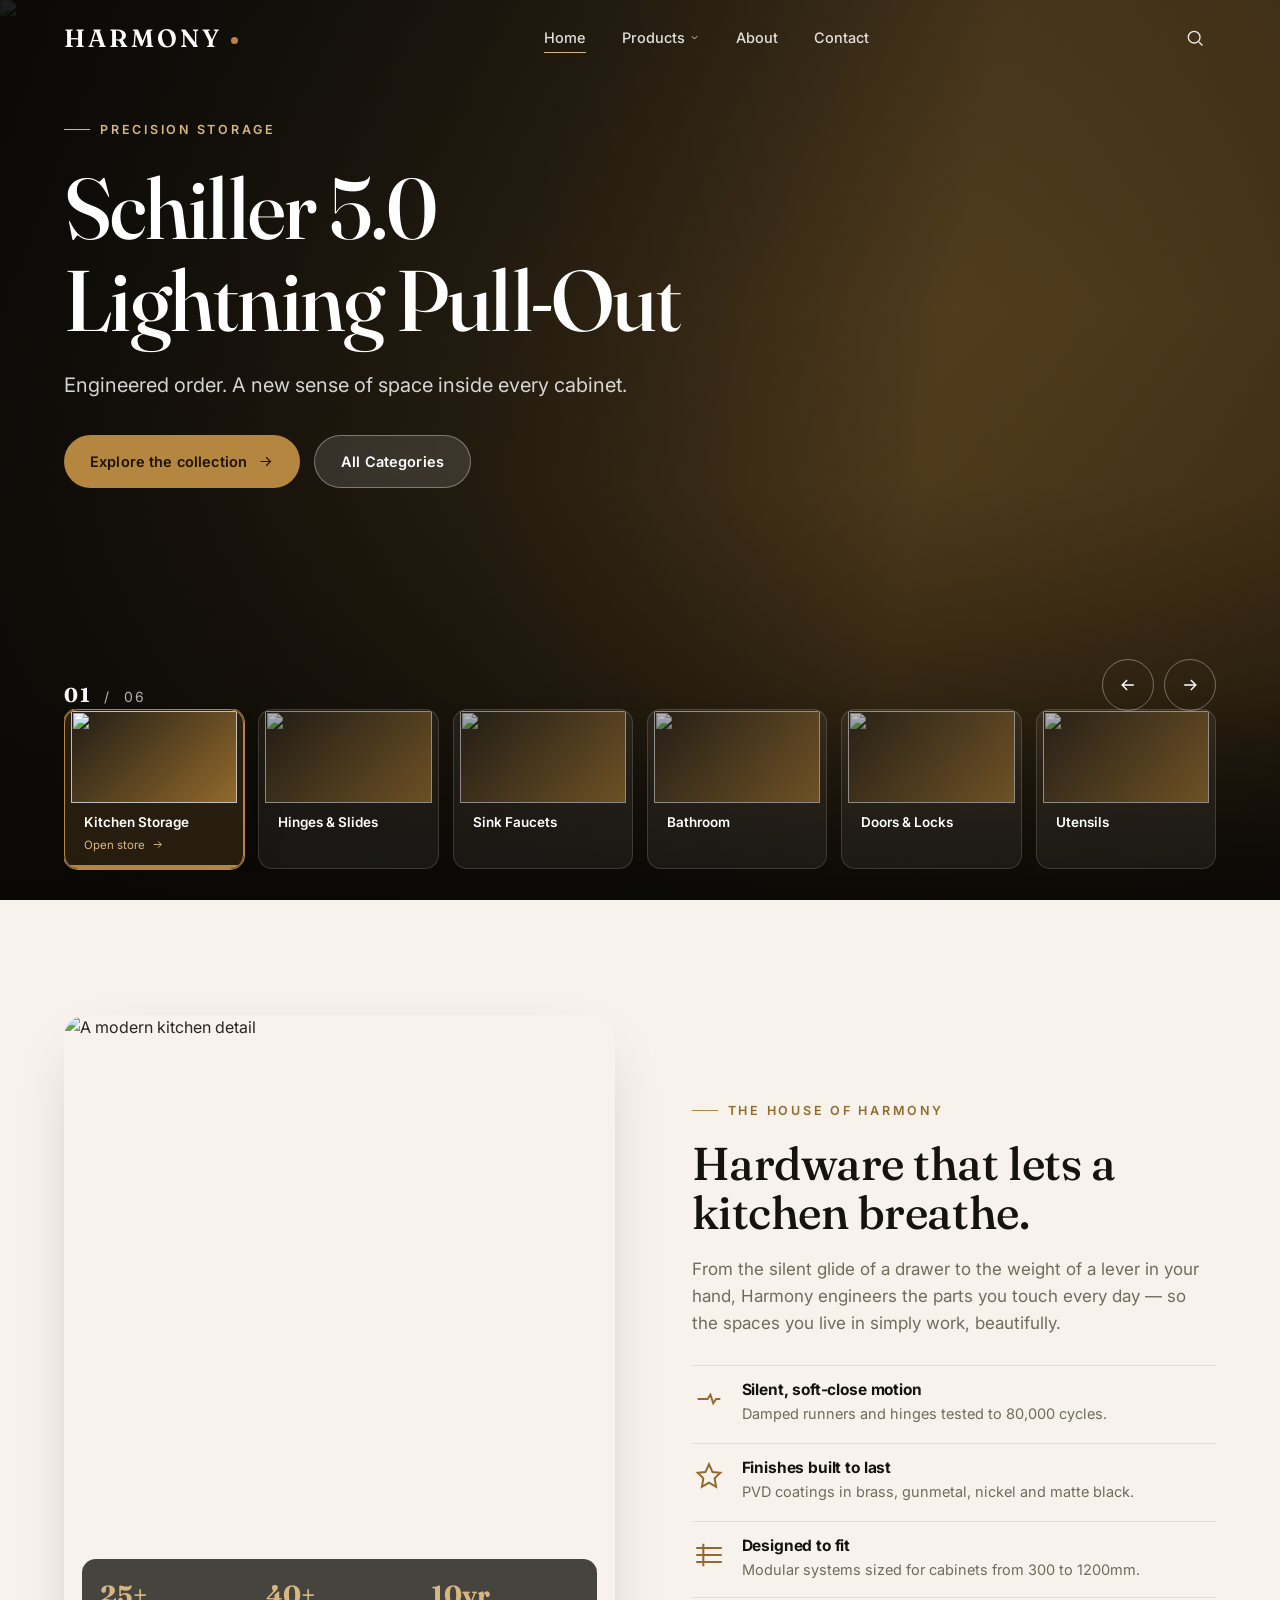
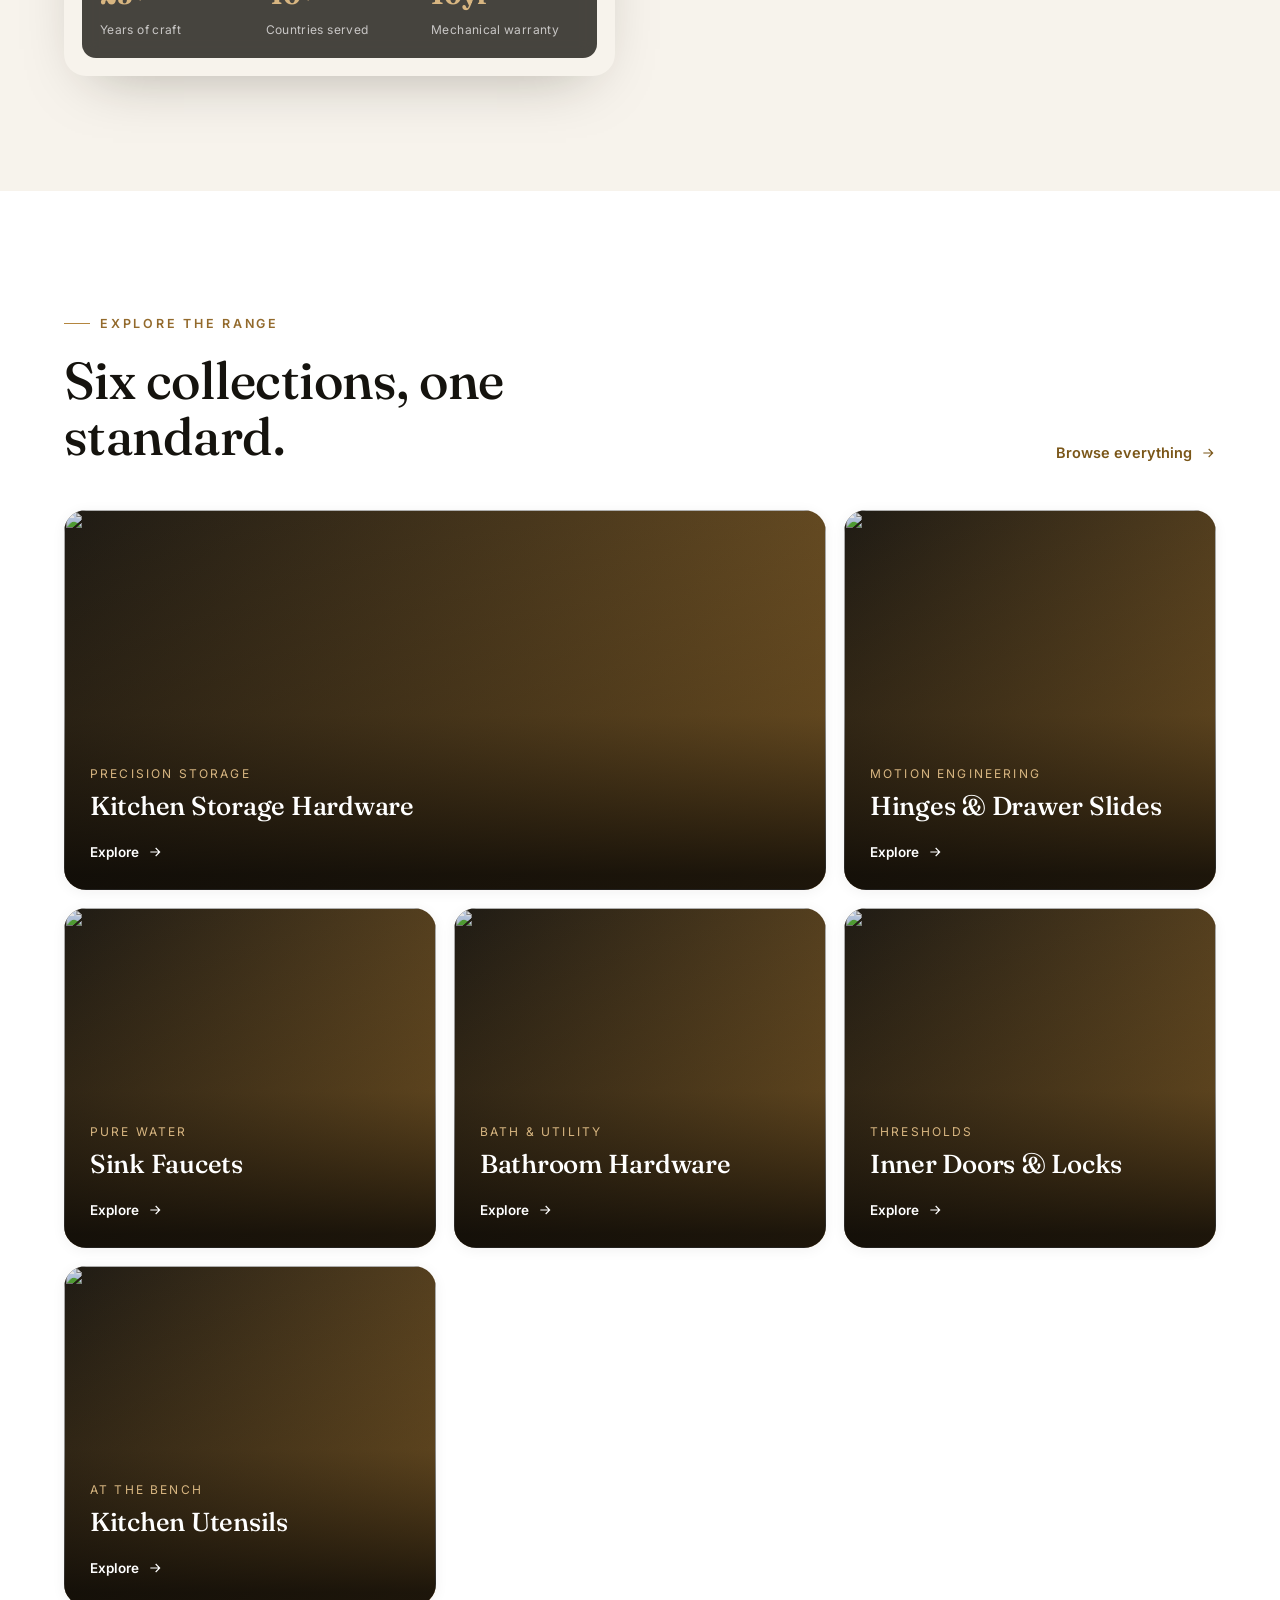
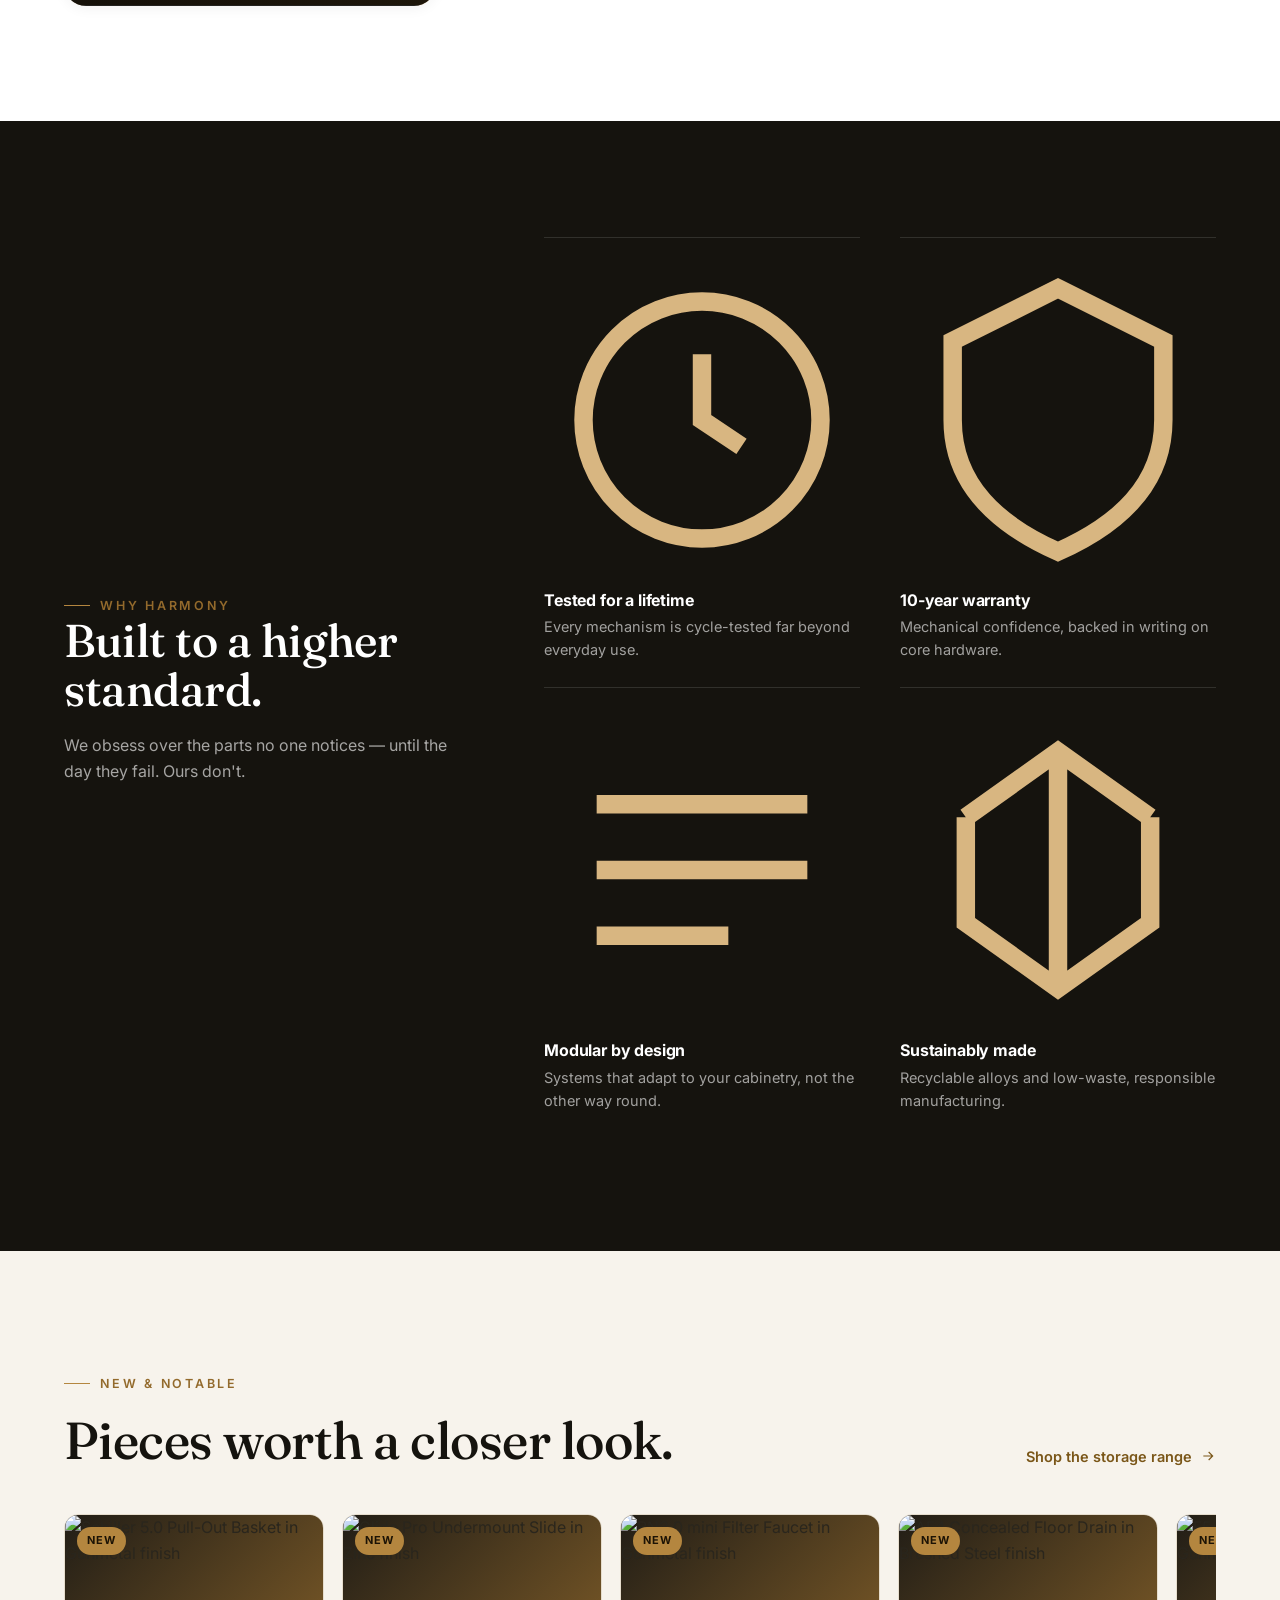
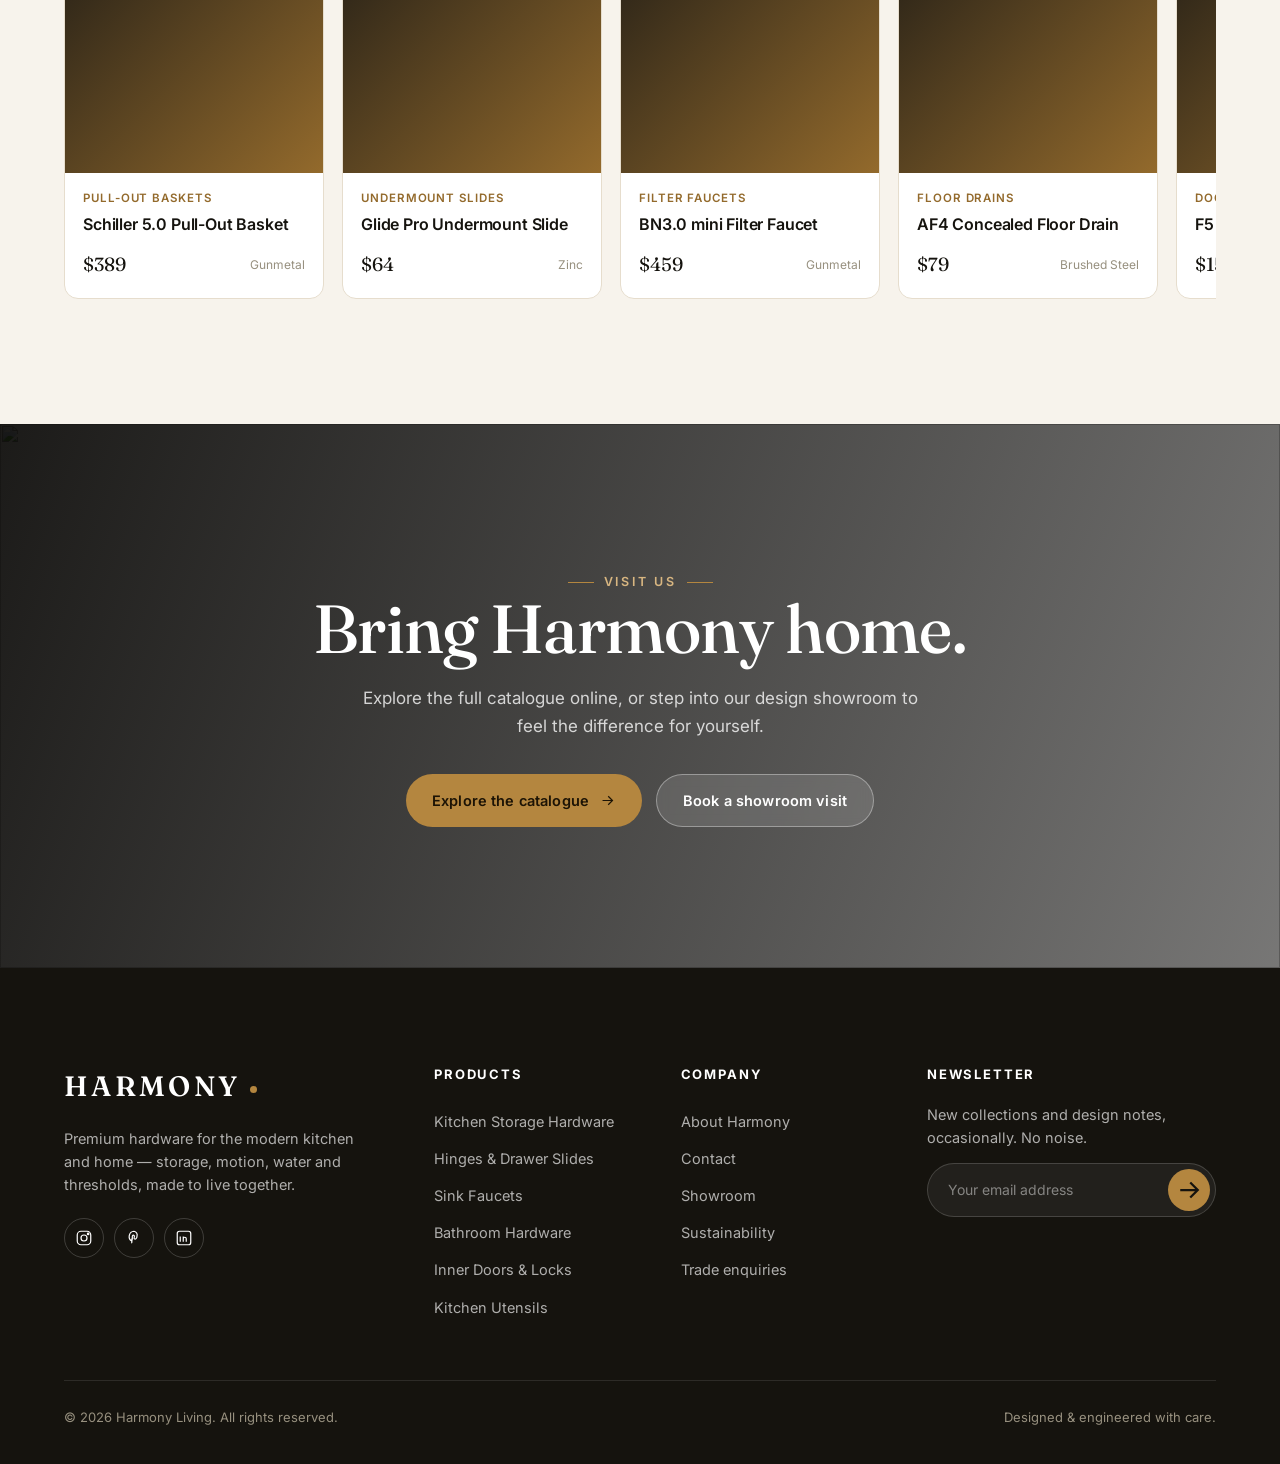
==== index.html @ 16144df9 "Initial commit: Harmony premium kitchen-hardware catalogue site Static HTML/CSS/vanilla-JS marketing" ====
<!DOCTYPE html>
<html lang="en">
<head>
  <meta charset="UTF-8" />
  <meta name="viewport" content="width=device-width, initial-scale=1.0" />
  <title>Harmony — Kitchen, Crafted in Harmony</title>
  <meta name="description" content="Harmony designs premium hardware for the modern kitchen and home: storage, hinges & slides, faucets, bathroom hardware, doors and utensils." />
  <link rel="preconnect" href="https://fonts.googleapis.com" />
  <link rel="preconnect" href="https://fonts.gstatic.com" crossorigin />
  <link href="https://fonts.googleapis.com/css2?family=Fraunces:opsz,wght@9..144,300;9..144,400;9..144,500;9..144,600&family=Inter:wght@400;500;600;700&display=swap" rel="stylesheet" />
  <link rel="stylesheet" href="css/styles.css" />
  <link rel="icon" href="data:image/svg+xml,%3Csvg xmlns='http://www.w3.org/2000/svg' viewBox='0 0 32 32'%3E%3Crect width='32' height='32' rx='7' fill='%2315130e'/%3E%3Ccircle cx='16' cy='16' r='6' fill='none' stroke='%23b4863f' stroke-width='2'/%3E%3C/svg%3E" />
</head>
<body>
  <h1 class="sr-only">Harmony — premium kitchen &amp; home hardware</h1>

  <!-- ============================ HEADER ============================ -->
  <header class="header">
    <div class="wrap">
      <a class="brand" href="index.html">HARMONY<span class="dot"></span></a>
      <nav class="nav" aria-label="Primary">
        <a href="index.html" class="active">Home</a>
        <div class="has-drop">
          <span class="navlink" tabindex="0" role="button" aria-haspopup="true">Products
            <svg width="11" height="11" viewBox="0 0 24 24" fill="none" stroke="currentColor" stroke-width="2" style="margin-left:4px"><path d="M6 9l6 6 6-6"/></svg>
          </span>
          <div class="drop js-cat-drop"></div>
        </div>
        <a href="about.html">About</a>
        <a href="contact.html">Contact</a>
      </nav>
      <div class="header-tools">
        <a class="icon-btn icon-btn--search" href="category.html" aria-label="Browse all products">
          <svg viewBox="0 0 24 24" fill="none" stroke="currentColor" stroke-width="1.6"><circle cx="11" cy="11" r="7"/><path d="M21 21l-4.3-4.3"/></svg>
        </a>
        <button class="burger" aria-label="Open menu"><span></span></button>
      </div>
    </div>
  </header>

  <!-- mobile menu -->
  <div class="mobile-menu">
    <a href="index.html">Home</a>
    <nav class="js-cat-mobile" aria-label="Categories"></nav>
    <a href="about.html">About</a>
    <a href="contact.html">Contact</a>
    <div class="mm-foot">hello@harmony-living.com · +1 (415) 555-0192</div>
  </div>

  <!-- ============================= HERO ============================= -->
  <section class="hero" aria-label="Featured collections">
    <div class="hero__stage"></div>
    <div class="hero__count"><b>01</b>&nbsp; / &nbsp;<span class="hero__total">06</span></div>
    <div class="hero__arrows">
      <button class="hero__arrow hero__arrow--prev" aria-label="Previous collection">
        <svg viewBox="0 0 24 24" fill="none" stroke="currentColor" stroke-width="1.7"><path d="M19 12H5M11 18l-6-6 6-6"/></svg>
      </button>
      <button class="hero__arrow hero__arrow--next" aria-label="Next collection">
        <svg viewBox="0 0 24 24" fill="none" stroke="currentColor" stroke-width="1.7"><path d="M5 12h14M13 6l6 6-6 6"/></svg>
      </button>
    </div>
    <div class="switcher">
      <div class="switcher__track"></div>
    </div>
  </section>

  <!-- ============================= INTRO ============================ -->
  <section class="section intro">
    <div class="wrap intro__grid">
      <div class="intro__media reveal">
        <img src="https://images.unsplash.com/photo-1565538810643-b5bdb714032a?auto=format&fit=crop&w=900&h=1080&q=80" alt="A modern kitchen detail" data-seed="intro" data-w="900" data-h="1080" onerror="harmonyImgFallback(this)" />
        <div class="intro__badge">
          <div><b>25+</b><span>Years of craft</span></div>
          <div><b>40+</b><span>Countries served</span></div>
          <div><b>10yr</b><span>Mechanical warranty</span></div>
        </div>
      </div>
      <div class="intro__copy reveal" data-d="1">
        <span class="eyebrow">The House of Harmony</span>
        <h2>Hardware that lets a kitchen breathe.</h2>
        <p>From the silent glide of a drawer to the weight of a lever in your hand, Harmony engineers the parts you touch every day — so the spaces you live in simply work, beautifully.</p>
        <div class="pillars">
          <div class="pillar">
            <span class="pi"><svg viewBox="0 0 24 24" fill="none" stroke="currentColor" stroke-width="1.4"><path d="M4 12h7l2-3 2 6 2-3h3"/></svg></span>
            <div><h4>Silent, soft-close motion</h4><p>Damped runners and hinges tested to 80,000 cycles.</p></div>
          </div>
          <div class="pillar">
            <span class="pi"><svg viewBox="0 0 24 24" fill="none" stroke="currentColor" stroke-width="1.4"><path d="M12 3l2.5 5.5L20 9l-4 4 1 6-5-3-5 3 1-6-4-4 5.5-.5z"/></svg></span>
            <div><h4>Finishes built to last</h4><p>PVD coatings in brass, gunmetal, nickel and matte black.</p></div>
          </div>
          <div class="pillar">
            <span class="pi"><svg viewBox="0 0 24 24" fill="none" stroke="currentColor" stroke-width="1.4"><path d="M3 7h18M3 12h18M3 17h18M8 4v16"/></svg></span>
            <div><h4>Designed to fit</h4><p>Modular systems sized for cabinets from 300 to 1200mm.</p></div>
          </div>
        </div>
      </div>
    </div>
  </section>

  <!-- ========================= CATEGORIES ========================== -->
  <section class="section cats" id="categories">
    <div class="wrap">
      <div class="cats__head">
        <div class="section-head reveal">
          <span class="eyebrow">Explore the range</span>
          <h2>Six collections, one standard.</h2>
        </div>
        <a class="link-arrow reveal" data-d="1" href="category.html">Browse everything
          <svg viewBox="0 0 24 24" fill="none" stroke="currentColor" stroke-width="1.7"><path d="M5 12h14M13 6l6 6-6 6"/></svg>
        </a>
      </div>
      <div class="cats__grid"></div>
    </div>
  </section>

  <!-- ========================== FEATURES =========================== -->
  <section class="section features">
    <div class="wrap">
      <div class="reveal">
        <span class="eyebrow">Why Harmony</span>
        <h2>Built to a higher standard.</h2>
        <p class="features__lead">We obsess over the parts no one notices — until the day they fail. Ours don't.</p>
      </div>
      <div class="features__grid reveal" data-d="1">
        <div class="feat">
          <span class="fi"><svg viewBox="0 0 24 24" fill="none" stroke="currentColor" stroke-width="1.4"><path d="M3 12a9 9 0 1 0 18 0 9 9 0 0 0-18 0zM12 7v5l3 2"/></svg></span>
          <h4>Tested for a lifetime</h4>
          <p>Every mechanism is cycle-tested far beyond everyday use.</p>
        </div>
        <div class="feat">
          <span class="fi"><svg viewBox="0 0 24 24" fill="none" stroke="currentColor" stroke-width="1.4"><path d="M12 2l8 4v6c0 5-3.5 8-8 10-4.5-2-8-5-8-10V6z"/></svg></span>
          <h4>10-year warranty</h4>
          <p>Mechanical confidence, backed in writing on core hardware.</p>
        </div>
        <div class="feat">
          <span class="fi"><svg viewBox="0 0 24 24" fill="none" stroke="currentColor" stroke-width="1.4"><path d="M4 7h16M4 12h16M4 17h10"/></svg></span>
          <h4>Modular by design</h4>
          <p>Systems that adapt to your cabinetry, not the other way round.</p>
        </div>
        <div class="feat">
          <span class="fi"><svg viewBox="0 0 24 24" fill="none" stroke="currentColor" stroke-width="1.4"><path d="M12 3v18M5 8l7-5 7 5M5 8v8l7 5 7-5V8"/></svg></span>
          <h4>Sustainably made</h4>
          <p>Recyclable alloys and low-waste, responsible manufacturing.</p>
        </div>
      </div>
    </div>
  </section>

  <!-- ===================== FEATURED PRODUCTS ======================= -->
  <section class="section featured">
    <div class="wrap">
      <div class="cats__head">
        <div class="section-head reveal">
          <span class="eyebrow">New & notable</span>
          <h2>Pieces worth a closer look.</h2>
        </div>
        <a class="link-arrow reveal" data-d="1" href="category.html?cat=kitchen-storage">Shop the storage range
          <svg viewBox="0 0 24 24" fill="none" stroke="currentColor" stroke-width="1.7"><path d="M5 12h14M13 6l6 6-6 6"/></svg>
        </a>
      </div>
      <div class="prow reveal" data-d="1"></div>
    </div>
  </section>

  <!-- ============================= CTA ============================= -->
  <section class="cta">
    <div class="cta__bg">
      <img src="https://images.unsplash.com/photo-1556911220-bff31c812dba?auto=format&fit=crop&w=2000&h=1100&q=80" alt="" data-seed="cta" data-w="2000" data-h="1100" onerror="harmonyImgFallback(this)" />
    </div>
    <div class="wrap reveal">
      <span class="eyebrow center" style="color:var(--accent-soft);justify-content:center">Visit us</span>
      <h2>Bring Harmony home.</h2>
      <p>Explore the full catalogue online, or step into our design showroom to feel the difference for yourself.</p>
      <div class="cta__cta">
        <a class="btn btn--brass" href="category.html">Explore the catalogue
          <svg viewBox="0 0 24 24" fill="none" stroke="currentColor" stroke-width="1.7"><path d="M5 12h14M13 6l6 6-6 6"/></svg>
        </a>
        <a class="btn btn--light" href="contact.html">Book a showroom visit</a>
      </div>
    </div>
  </section>

  <!-- ============================ FOOTER =========================== -->
  <footer class="footer">
    <div class="wrap">
      <div class="footer__top">
        <div>
          <a class="brand" href="index.html">HARMONY<span class="dot"></span></a>
          <p class="footer__about">Premium hardware for the modern kitchen and home — storage, motion, water and thresholds, made to live together.</p>
          <div class="footer__social">
            <a href="#" aria-label="Instagram"><svg viewBox="0 0 24 24" fill="none" stroke="currentColor" stroke-width="1.6"><rect x="3" y="3" width="18" height="18" rx="5"/><circle cx="12" cy="12" r="4"/><circle cx="17.5" cy="6.5" r="1" fill="currentColor"/></svg></a>
            <a href="#" aria-label="Pinterest"><svg viewBox="0 0 24 24" fill="none" stroke="currentColor" stroke-width="1.6"><path d="M9 19c-.5-2 .5-5 1-7M12 3a7 7 0 0 0-3 13c-.2-1 .3-3 .8-5 0 0-.3-1 .2-2 .8-1.5 2.8-.6 2.5 1-.3 1.4-.8 2.5 0 3.2 1.4 1.2 3.5-1 3.5-3.7A5 5 0 0 0 12 3z"/></svg></a>
            <a href="#" aria-label="LinkedIn"><svg viewBox="0 0 24 24" fill="none" stroke="currentColor" stroke-width="1.6"><rect x="3" y="3" width="18" height="18" rx="3"/><path d="M7 10v7M7 7v.01M11 17v-4a2 2 0 0 1 4 0v4M11 17v-7"/></svg></a>
          </div>
        </div>
        <div>
          <h5>Products</h5>
          <nav class="footer__links js-cat-foot"></nav>
        </div>
        <div>
          <h5>Company</h5>
          <nav class="footer__links">
            <a href="about.html">About Harmony</a>
            <a href="contact.html">Contact</a>
            <a href="contact.html">Showroom</a>
            <a href="about.html">Sustainability</a>
            <a href="contact.html">Trade enquiries</a>
          </nav>
        </div>
        <div class="footer__news">
          <h5>Newsletter</h5>
          <p>New collections and design notes, occasionally. No noise.</p>
          <form class="news-form">
            <input type="email" placeholder="Your email address" aria-label="Email address" required />
            <button type="submit" aria-label="Subscribe">
              <svg viewBox="0 0 24 24" fill="none" stroke="currentColor" stroke-width="1.8"><path d="M5 12h14M13 6l6 6-6 6"/></svg>
            </button>
          </form>
        </div>
      </div>
      <div class="footer__bottom">
        <span>© <span class="js-year"></span> Harmony Living. All rights reserved.</span>
        <span>Designed &amp; engineered with care.</span>
      </div>
    </div>
  </footer>

  <script src="js/data.js"></script>
  <script src="js/main.js"></script>
  <script src="js/home.js"></script>
</body>
</html>
---- css/styles.css ----
/* =========================================================================
   HARMONY — stylesheet
   Palette: warm charcoal + brass + cream.  Type: Fraunces / Inter.
   ========================================================================= */

/* ----------------------------- Tokens ---------------------------------- */
:root {
  --ink: #15130e;
  --ink-2: #211d16;
  --ink-3: #2c2820;
  --bg: #ffffff;
  --cream: #f7f3ec;
  --cream-2: #efe8db;
  --line: #e6ddcd;
  --line-strong: #d8cdb6;
  --text: #2a261d;
  --muted: #726b5c;
  --muted-2: #97907f;

  --accent: #b4863f;        /* brass */
  --accent-deep: #936a2c;
  --accent-soft: #d8b681;
  --accent-tint: #f3ead9;

  --white: #fff;
  --radius-s: 8px;
  --radius: 14px;
  --radius-l: 22px;

  --shadow-s: 0 2px 14px rgba(28, 22, 10, .06);
  --shadow: 0 22px 60px -28px rgba(28, 22, 10, .35);
  --shadow-lg: 0 40px 90px -40px rgba(28, 22, 10, .5);

  --maxw: 1280px;
  --gut: clamp(20px, 5vw, 64px);
  --ease: cubic-bezier(.22, .61, .36, 1);
  --ease-out: cubic-bezier(.16, 1, .3, 1);

  --font-sans: "Inter", -apple-system, BlinkMacSystemFont, "Segoe UI", Roboto, sans-serif;
  --font-display: "Fraunces", Georgia, "Times New Roman", serif;

  --header-h: 76px;
}

/* ----------------------------- Reset ----------------------------------- */
*, *::before, *::after { box-sizing: border-box; }
* { margin: 0; }
html { scroll-behavior: smooth; -webkit-text-size-adjust: 100%; }
body {
  font-family: var(--font-sans);
  color: var(--text);
  background: var(--bg);
  line-height: 1.6;
  font-size: 16px;
  -webkit-font-smoothing: antialiased;
  text-rendering: optimizeLegibility;
  overflow-x: hidden;
}
img, svg { display: block; max-width: 100%; }
img { height: auto; }
a { color: inherit; text-decoration: none; }
button { font: inherit; cursor: pointer; border: 0; background: none; color: inherit; }
ul { list-style: none; padding: 0; }
input, textarea, select { font: inherit; color: inherit; }
:focus-visible { outline: 2px solid var(--accent); outline-offset: 3px; border-radius: 4px; }
.hero__arrow:focus-visible, .swatch:focus-visible { outline: 2px solid var(--accent-soft); outline-offset: 3px; }
.btn:focus-visible { outline: 2px solid var(--accent); outline-offset: 3px; }
.catnav a:focus-visible, .nav a:focus-visible, .navlink:focus-visible { outline: 2px solid var(--accent-deep); outline-offset: 2px; }

/* visually hidden but available to screen readers */
.sr-only { position: absolute !important; width: 1px; height: 1px; padding: 0; margin: -1px; overflow: hidden; clip: rect(0,0,0,0); white-space: nowrap; border: 0; }

h1, h2, h3, h4 { font-family: var(--font-display); font-weight: 500; line-height: 1.08; letter-spacing: -.01em; }
.display { font-family: var(--font-display); }

/* ----------------------------- Layout ---------------------------------- */
.wrap { width: 100%; max-width: var(--maxw); margin-inline: auto; padding-inline: var(--gut); }
.section { padding-block: clamp(64px, 9vw, 130px); }
.eyebrow {
  font-family: var(--font-sans);
  font-size: 12.5px; font-weight: 600; letter-spacing: .22em;
  text-transform: uppercase; color: var(--accent-deep);
  display: inline-flex; align-items: center; gap: 10px;
}
.eyebrow::before { content: ""; width: 26px; height: 1px; background: var(--accent); display: inline-block; }
.eyebrow.center::after { content: ""; width: 26px; height: 1px; background: var(--accent); display: inline-block; }
.section-head { max-width: 640px; }
.section-head.center { margin-inline: auto; text-align: center; }
.section-head h2 { font-size: clamp(30px, 4.4vw, 52px); margin-top: 18px; color: var(--ink); }
.section-head p { margin-top: 18px; color: var(--muted); font-size: 17px; }

/* ----------------------------- Buttons --------------------------------- */
.btn {
  display: inline-flex; align-items: center; gap: 10px;
  padding: 14px 26px; border-radius: 100px;
  font-size: 14.5px; font-weight: 600; letter-spacing: .01em;
  transition: transform .35s var(--ease), background .35s var(--ease), color .35s var(--ease), box-shadow .35s var(--ease);
  will-change: transform;
}
.btn svg { width: 17px; height: 17px; transition: transform .35s var(--ease); }
.btn:hover svg { transform: translateX(4px); }
.btn--solid { background: var(--ink); color: #f5efe3; }
.btn--solid:hover { background: var(--accent-deep); transform: translateY(-2px); box-shadow: var(--shadow); }
.btn--brass { background: var(--accent); color: #1c1305; }
.btn--brass:hover { background: var(--accent-soft); transform: translateY(-2px); box-shadow: var(--shadow); }
.btn--ghost { border: 1px solid var(--line-strong); color: var(--ink); }
.btn--ghost:hover { border-color: var(--ink); transform: translateY(-2px); }
.btn--light { background: rgba(255,255,255,.12); color: #fff; border: 1px solid rgba(255,255,255,.35); -webkit-backdrop-filter: blur(6px); backdrop-filter: blur(6px); }
.btn--light:hover { background: #fff; color: var(--ink); border-color: #fff; transform: translateY(-2px); }
.link-arrow { display: inline-flex; align-items: center; gap: 8px; font-weight: 600; font-size: 14.5px; color: #7a5618; }
.link-arrow svg { width: 16px; transition: transform .35s var(--ease); }
.link-arrow:hover svg { transform: translateX(5px); }

/* ----------------------------- Header ---------------------------------- */
.header {
  position: fixed; inset: 0 0 auto 0; z-index: 100;
  height: var(--header-h);
  display: flex; align-items: center;
  transition: background .4s var(--ease), box-shadow .4s var(--ease), border-color .4s var(--ease);
  border-bottom: 1px solid transparent;
}
.header .wrap { display: flex; align-items: center; justify-content: space-between; gap: 24px; }
.brand { display: flex; align-items: baseline; gap: 9px; font-family: var(--font-display); font-size: 25px; font-weight: 600; letter-spacing: .12em; color: #fff; transition: color .4s var(--ease); }
.brand b { color: var(--accent-soft); font-weight: 600; }
.brand .dot { width: 7px; height: 7px; border-radius: 50%; background: var(--accent); display: inline-block; transform: translateY(-3px); }
.nav { display: flex; align-items: center; gap: 4px; }
.nav a, .nav .navlink {
  position: relative; padding: 10px 16px; font-size: 14.5px; font-weight: 500;
  color: rgba(255,255,255,.86); transition: color .3s var(--ease); white-space: nowrap;
}
.nav a::after, .nav .navlink::after {
  content: ""; position: absolute; left: 16px; right: 16px; bottom: 6px; height: 1px;
  background: var(--accent-soft); transform: scaleX(0); transform-origin: left; transition: transform .35s var(--ease);
}
.nav a:hover::after, .nav .navlink:hover::after, .nav a.active::after { transform: scaleX(1); }
.nav a:hover, .nav .navlink:hover { color: #fff; }
.header-tools { display: flex; align-items: center; gap: 6px; }
.icon-btn { width: 42px; height: 42px; display: grid; place-items: center; border-radius: 50%; color: rgba(255,255,255,.9); transition: background .3s var(--ease), color .3s var(--ease); }
.icon-btn svg { width: 20px; height: 20px; }
.icon-btn:hover { background: rgba(255,255,255,.12); }

/* dropdown */
.has-drop { position: relative; }
.navlink { cursor: pointer; display: inline-flex; align-items: center; }
.drop {
  position: absolute; top: calc(100% + 6px); left: 50%; transform: translate(-50%, 8px);
  min-width: 260px; background: var(--white); border-radius: var(--radius);
  box-shadow: var(--shadow-lg); padding: 10px; opacity: 0; visibility: hidden;
  transition: opacity .3s var(--ease), transform .3s var(--ease); border: 1px solid var(--line);
}
.has-drop:hover .drop, .has-drop:focus-within .drop { opacity: 1; visibility: visible; transform: translate(-50%, 0); }
.drop a {
  display: flex; align-items: center; gap: 12px; padding: 11px 13px; border-radius: 9px;
  color: var(--text); font-size: 14.5px; font-weight: 500;
}
.drop a::after { display: none; }
.drop a .di { width: 30px; height: 30px; color: var(--accent-deep); flex: none; }
.drop a:hover { background: var(--cream); color: var(--ink); }

/* solid (scrolled) state */
.header.is-solid { background: rgba(255,255,255,.92); -webkit-backdrop-filter: saturate(160%) blur(14px); backdrop-filter: saturate(160%) blur(14px); box-shadow: var(--shadow-s); border-color: var(--line); }
.header.is-solid .brand { color: var(--ink); }
.header.is-solid .nav a, .header.is-solid .nav .navlink { color: var(--text); }
.header.is-solid .nav a:hover, .header.is-solid .nav .navlink:hover { color: var(--accent-deep); }
.header.is-solid .icon-btn { color: var(--ink-2); }
.header.is-solid .icon-btn:hover { background: var(--cream-2); }
/* dark pages (category/product) always solid */
.header.is-light { background: rgba(255,255,255,.92); -webkit-backdrop-filter: saturate(160%) blur(14px); backdrop-filter: saturate(160%) blur(14px); box-shadow: var(--shadow-s); border-color: var(--line); }
.header.is-light .brand { color: var(--ink); }
.header.is-light .nav a, .header.is-light .nav .navlink { color: var(--text); }
.header.is-light .icon-btn { color: var(--ink-2); }

/* mobile nav toggle */
.burger { display: none; width: 44px; height: 44px; border-radius: 50%; place-items: center; color: #fff; transition: background .3s; }
.burger span { width: 22px; height: 1.6px; background: currentColor; display: block; position: relative; transition: transform .35s var(--ease), opacity .25s; }
.burger span::before, .burger span::after { content: ""; position: absolute; left: 0; width: 22px; height: 1.6px; background: currentColor; transition: transform .35s var(--ease); }
.burger span::before { top: -7px; } .burger span::after { top: 7px; }
.header.is-solid .burger, .header.is-light .burger { color: var(--ink); }
.mobile-open .burger span { background: transparent; }
.mobile-open .burger span::before { transform: translateY(7px) rotate(45deg); }
.mobile-open .burger span::after { transform: translateY(-7px) rotate(-45deg); }

/* ----------------------------- Mobile menu ----------------------------- */
.mobile-menu {
  position: fixed; inset: 0; z-index: 99; background: var(--ink);
  display: flex; flex-direction: column; justify-content: center; gap: 6px;
  padding: 90px var(--gut) 40px; transform: translateY(-100%);
  transition: transform .55s var(--ease-out); visibility: hidden;
}
.mobile-open .mobile-menu { transform: translateY(0); visibility: visible; }
.mobile-menu a { display: block; color: #efe7d6; font-family: var(--font-display); font-size: clamp(26px, 7.5vw, 44px); line-height: 1.18; padding: 10px 0; border-bottom: 1px solid rgba(255,255,255,.08); transition: color .3s, padding-left .3s var(--ease); }
.mobile-menu .js-cat-mobile { display: flex; flex-direction: column; }
.mobile-menu a:hover { color: var(--accent-soft); padding-left: 12px; }
.mobile-menu .mm-foot { margin-top: 26px; color: var(--muted-2); font-family: var(--font-sans); font-size: 14px; }

/* ============================ HOME : HERO ============================== */
.hero { position: relative; min-height: 100svh; display: flex; align-items: stretch; background: var(--ink); overflow: hidden; }
.hero__stage { position: absolute; inset: 0; }
.slide { position: absolute; inset: 0; opacity: 0; visibility: hidden; transition: opacity 1.1s var(--ease); }
.slide.is-active { opacity: 1; visibility: visible; }
.slide__img { position: absolute; inset: 0; width: 100%; height: 100%; object-fit: cover; transform: scale(1.08); transition: transform 7s linear; }
.slide.is-active .slide__img { transform: scale(1); }
.slide__overlay {
  position: absolute; inset: 0;
  background:
    linear-gradient(100deg, rgba(8,7,5,.9) 0%, rgba(8,7,5,.58) 40%, rgba(8,7,5,.2) 70%, rgba(8,7,5,.5) 100%),
    linear-gradient(to top, rgba(8,7,5,.88) 0%, rgba(8,7,5,.12) 46%, rgba(8,7,5,0) 66%);
}
.hero__inner { position: relative; z-index: 3; width: 100%; max-width: var(--maxw); margin-inline: auto; padding: calc(var(--header-h) + 4vh) var(--gut) 0; display: flex; flex-direction: column; }
.hero__content { max-width: 660px; margin-top: auto; margin-bottom: clamp(28px, 5vh, 60px); color: #fff; }
.hero__eyebrow { color: var(--accent-soft); }
.hero__eyebrow::before { background: var(--accent-soft); }
.hero h1, .hero .slide__title { font-size: clamp(40px, 7vw, 86px); margin-top: 22px; color: #fff; letter-spacing: -.02em; }
.hero h1 .thin { font-style: italic; font-weight: 300; }
.hero__sub { margin-top: 22px; font-size: clamp(16px, 2vw, 20px); color: rgba(255,255,255,.82); max-width: 50ch; }
.hero__cta { margin-top: 34px; display: flex; flex-wrap: wrap; gap: 14px; }

/* per-slide fade of text */
.slide__content { opacity: 0; transform: translateY(26px); transition: opacity .8s var(--ease) .25s, transform .9s var(--ease) .25s; }
.slide.is-active .slide__content { opacity: 1; transform: none; }

/* hero arrows */
.hero__arrows { position: absolute; z-index: 5; bottom: clamp(150px, 21vh, 230px); right: var(--gut); display: flex; gap: 10px; }
.hero__arrow { width: 52px; height: 52px; border-radius: 50%; border: 1px solid rgba(255,255,255,.35); color: #fff; display: grid; place-items: center; transition: background .3s var(--ease), border-color .3s, transform .3s; }
.hero__arrow svg { width: 20px; }
.hero__arrow:hover { background: #fff; color: var(--ink); border-color: #fff; }

/* hero progress count */
.hero__count { position: absolute; z-index: 5; bottom: clamp(150px, 21vh, 230px); left: var(--gut); color: rgba(255,255,255,.7); font-size: 14px; letter-spacing: .15em; }
.hero__count b { color: #fff; font-size: 20px; font-family: var(--font-display); }

/* ---------------------- category switcher strip ------------------------ */
.switcher {
  position: absolute; z-index: 6; left: 0; right: 0; bottom: 0;
  padding: 18px var(--gut) clamp(20px, 3vh, 34px);
  background: linear-gradient(to top, rgba(10,8,5,.78), rgba(10,8,5,0));
}
.switcher__track { display: flex; gap: 14px; max-width: var(--maxw); margin-inline: auto; overflow-x: auto; scrollbar-width: none; padding-bottom: 4px; }
.switcher__track::-webkit-scrollbar { display: none; }
.swatch {
  position: relative; flex: 1 1 0; min-width: 124px; text-align: left;
  border-radius: var(--radius); overflow: hidden; isolation: isolate;
  background: rgba(255,255,255,.06); border: 1px solid rgba(255,255,255,.14);
  transition: transform .4s var(--ease), border-color .4s var(--ease), box-shadow .4s var(--ease);
}
.swatch__img { width: 100%; height: 92px; object-fit: cover; transition: transform .6s var(--ease), opacity .4s; opacity: .68; }
.swatch__body { padding: 11px 13px 13px; }
.swatch__name { color: #fff; font-size: 13.5px; font-weight: 600; line-height: 1.25; }
.swatch__go { display: flex; align-items: center; gap: 6px; margin-top: 5px; font-size: 11.5px; color: var(--accent-soft); opacity: 0; transform: translateY(4px); transition: opacity .35s, transform .35s; }
.swatch__go svg { width: 13px; }
.swatch:hover { transform: translateY(-6px); border-color: rgba(255,255,255,.4); }
.swatch:hover .swatch__img { transform: scale(1.08); opacity: .85; }
.swatch.is-active { border-color: var(--accent); box-shadow: 0 0 0 1px var(--accent), var(--shadow); background: rgba(180,134,63,.16); }
.swatch.is-active .swatch__img { opacity: 1; }
.swatch.is-active .swatch__go { opacity: 1; transform: none; }
.swatch__bar { position: absolute; left: 0; bottom: 0; height: 3px; width: 0; background: var(--accent); }
.swatch.is-active .swatch__bar { width: 100%; transition: width 6s linear; }

/* ============================ HOME : sections ========================== */
.intro { background: var(--cream); }
.intro__grid { display: grid; grid-template-columns: 1.05fr 1fr; gap: clamp(34px, 6vw, 90px); align-items: center; }
.intro__media { position: relative; border-radius: var(--radius-l); overflow: hidden; aspect-ratio: 5/6; box-shadow: var(--shadow); }
.intro__media img { width: 100%; height: 100%; object-fit: cover; }
.intro__badge { position: absolute; bottom: 18px; left: 18px; right: 18px; background: rgba(21,19,14,.78); -webkit-backdrop-filter: blur(8px); backdrop-filter: blur(8px); color: #fff; border-radius: var(--radius); padding: 16px 18px; display: flex; gap: 18px; }
.intro__badge div { flex: 1; }
.intro__badge b { font-family: var(--font-display); font-size: 26px; display: block; color: var(--accent-soft); }
.intro__badge span { font-size: 12px; color: rgba(255,255,255,.7); letter-spacing: .03em; }
.intro h2 { font-size: clamp(28px, 4vw, 46px); color: var(--ink); margin-top: 18px; }
.intro p { margin-top: 18px; color: var(--muted); font-size: 17px; }
.intro .pillars { margin-top: 28px; display: grid; gap: 2px; }
.pillar { display: flex; gap: 16px; padding: 16px 0; border-top: 1px solid var(--line); }
.pillar:last-child { border-bottom: 1px solid var(--line); }
.pillar .pi { width: 34px; height: 34px; color: var(--accent-deep); flex: none; }
.pillar h4 { font-family: var(--font-sans); font-size: 15.5px; font-weight: 700; color: var(--ink); }
.pillar p { margin-top: 3px; font-size: 14.5px; }

/* category showcase grid */
.cats { background: var(--bg); }
.cats__head { display: flex; justify-content: space-between; align-items: flex-end; flex-wrap: wrap; gap: 20px; margin-bottom: 46px; }
.cats__grid { display: grid; grid-template-columns: repeat(3, 1fr); gap: 18px; }
.catcard { position: relative; display: block; border-radius: var(--radius-l); overflow: hidden; min-height: 340px; box-shadow: var(--shadow-s); isolation: isolate; }
.catcard:nth-child(1), .catcard:nth-child(6) { grid-row: span 1; }
.catcard img { position: absolute; inset: 0; width: 100%; height: 100%; object-fit: cover; transition: transform .8s var(--ease); }
.catcard__veil { position: absolute; inset: 0; background: linear-gradient(to top, rgba(10,8,5,.86) 4%, rgba(10,8,5,.28) 46%, rgba(10,8,5,.1) 100%); transition: background .5s; }
.catcard__body { position: absolute; inset: auto 0 0 0; padding: 26px; color: #fff; z-index: 2; }
.catcard__kicker { font-size: 12px; letter-spacing: .18em; text-transform: uppercase; color: var(--accent-soft); }
.catcard h3 { font-size: 26px; margin-top: 8px; }
.catcard p { margin-top: 8px; font-size: 14px; color: rgba(255,255,255,.78); max-width: 34ch; opacity: 0; max-height: 0; transition: opacity .4s var(--ease), max-height .5s var(--ease); }
.catcard__go { display: inline-flex; align-items: center; gap: 8px; margin-top: 14px; font-size: 13.5px; font-weight: 600; color: #fff; }
.catcard__go svg { width: 16px; transition: transform .35s var(--ease); }
.catcard:hover img { transform: scale(1.06); }
.catcard:hover .catcard__veil { background: linear-gradient(to top, rgba(10,8,5,.9) 10%, rgba(80,52,18,.4) 60%, rgba(10,8,5,.2) 100%); }
.catcard:hover p { opacity: 1; max-height: 80px; }
.catcard:hover .catcard__go svg { transform: translateX(5px); }
/* feature the first card wider */
.cats__grid .catcard:first-child { grid-column: span 2; min-height: 380px; }

/* features band */
.features { background: var(--ink); color: #efe7d6; }
.features .wrap { display: grid; grid-template-columns: 1.2fr 2fr; gap: clamp(34px, 6vw, 80px); align-items: center; }
.features h2 { color: #fff; font-size: clamp(28px, 4vw, 46px); }
.features__lead { color: rgba(255,255,255,.62); margin-top: 18px; }
.features__grid { display: grid; grid-template-columns: 1fr 1fr; gap: 2px 40px; }
.feat { padding: 24px 0; border-top: 1px solid rgba(255,255,255,.12); }
.feat .fi { width: 30px; height: 30px; color: var(--accent-soft); }
.feat h4 { font-family: var(--font-sans); font-weight: 700; font-size: 16px; margin-top: 14px; color: #fff; }
.feat p { color: rgba(255,255,255,.6); font-size: 14.5px; margin-top: 6px; }

/* featured products carousel */
.featured { background: var(--cream); }
.prow { display: grid; grid-auto-flow: column; grid-auto-columns: minmax(260px, 1fr); gap: 18px; overflow-x: auto; scroll-snap-type: x mandatory; padding-bottom: 10px; scrollbar-width: none; }
.prow::-webkit-scrollbar { display: none; }

/* product card (shared) */
.pcard { scroll-snap-align: start; background: var(--white); border-radius: var(--radius); overflow: hidden; border: 1px solid var(--line); transition: transform .4s var(--ease), box-shadow .4s var(--ease), border-color .4s; display: flex; flex-direction: column; }
.pcard__frame { position: relative; overflow: hidden; aspect-ratio: 1/1; background: var(--cream-2); }
.pcard__frame img { width: 100%; height: 100%; object-fit: cover; transition: transform .7s var(--ease); }
.pcard:hover { transform: translateY(-6px); box-shadow: var(--shadow); border-color: var(--line-strong); }
.pcard:hover .pcard__frame img { transform: scale(1.07); }
.pcard__badge { position: absolute; top: 12px; left: 12px; background: var(--accent); color: #1c1305; font-size: 11px; font-weight: 700; letter-spacing: .08em; text-transform: uppercase; padding: 5px 10px; border-radius: 100px; }
.pcard__quick { position: absolute; inset: auto 12px 12px 12px; background: rgba(21,19,14,.86); -webkit-backdrop-filter: blur(6px); backdrop-filter: blur(6px); color: #fff; text-align: center; padding: 11px; border-radius: 9px; font-size: 13px; font-weight: 600; transform: translateY(130%); transition: transform .4s var(--ease); }
.pcard:hover .pcard__quick { transform: translateY(0); }
.pcard__body { padding: 16px 18px 18px; display: flex; flex-direction: column; flex: 1; }
.pcard__tag { font-size: 11.5px; letter-spacing: .08em; text-transform: uppercase; color: var(--accent-deep); font-weight: 600; }
.pcard h3 { font-family: var(--font-sans); font-size: 16px; font-weight: 600; color: var(--ink); margin-top: 7px; line-height: 1.3; }
.pcard__blurb { font-size: 13.5px; color: var(--muted); margin-top: 7px; }
.pcard__foot { margin-top: auto; padding-top: 14px; display: flex; align-items: center; justify-content: space-between; }
.pcard__price { font-family: var(--font-display); font-size: 19px; color: var(--ink); }
.pcard__price small { font-family: var(--font-sans); font-size: 12px; color: var(--muted-2); font-weight: 500; }
.pcard__finish { font-size: 12px; color: var(--muted-2); }

/* CTA band */
.cta { position: relative; overflow: hidden; color: #fff; }
.cta__bg { position: absolute; inset: 0; }
.cta__bg img { width: 100%; height: 100%; object-fit: cover; }
.cta__bg::after { content: ""; position: absolute; inset: 0; background: linear-gradient(110deg, rgba(8,7,5,.92), rgba(8,7,5,.55)); }
.cta .wrap { position: relative; z-index: 2; text-align: center; padding-block: clamp(70px, 11vw, 150px); }
.cta h2 { font-size: clamp(32px, 5.5vw, 68px); color: #fff; max-width: 16ch; margin-inline: auto; }
.cta p { margin-top: 20px; color: rgba(255,255,255,.78); max-width: 52ch; margin-inline: auto; font-size: 17px; }
.cta__cta { margin-top: 34px; display: flex; gap: 14px; justify-content: center; flex-wrap: wrap; }

/* ----------------------------- Footer ---------------------------------- */
.footer { background: var(--ink); color: rgba(255,255,255,.66); padding-top: clamp(60px, 8vw, 96px); }
.footer__top { display: grid; grid-template-columns: 1.6fr 1fr 1fr 1.4fr; gap: 40px; padding-bottom: 54px; border-bottom: 1px solid rgba(255,255,255,.1); }
.footer .brand { color: #fff; font-size: 28px; }
.footer__about { margin-top: 18px; max-width: 34ch; font-size: 14.5px; }
.footer__social { display: flex; gap: 10px; margin-top: 22px; }
.footer__social a { width: 40px; height: 40px; border-radius: 50%; border: 1px solid rgba(255,255,255,.18); display: grid; place-items: center; color: #fff; transition: background .3s, border-color .3s, transform .3s; }
.footer__social a:hover { background: var(--accent); color: var(--ink); border-color: var(--accent); transform: translateY(-3px); }
.footer__social svg { width: 18px; }
.footer h5 { font-family: var(--font-sans); color: #fff; font-size: 13px; letter-spacing: .14em; text-transform: uppercase; margin-bottom: 18px; }
.footer__links a { display: block; padding: 7px 0; font-size: 14.5px; transition: color .3s, padding-left .3s var(--ease); }
.footer__links a:hover { color: var(--accent-soft); padding-left: 6px; }
.footer__news p { font-size: 14.5px; margin-bottom: 14px; }
.news-form { display: flex; background: rgba(255,255,255,.06); border: 1px solid rgba(255,255,255,.16); border-radius: 100px; padding: 5px 5px 5px 18px; }
.news-form input { flex: 1; background: none; border: 0; color: #fff; font-size: 14px; outline: none; }
.news-form input::placeholder { color: rgba(255,255,255,.45); }
.news-form button { background: var(--accent); color: var(--ink); width: 42px; height: 42px; border-radius: 50%; display: grid; place-items: center; flex: none; transition: background .3s, transform .3s; }
.news-form button:hover { background: var(--accent-soft); transform: scale(1.05); }
.footer__bottom { display: flex; justify-content: space-between; flex-wrap: wrap; gap: 12px; padding: 26px 0 36px; font-size: 13px; color: var(--muted-2); }
.footer__bottom a:hover { color: #fff; }

/* ====================== CATEGORY / PRODUCT pages ======================= */
.page { padding-top: var(--header-h); }
.cat-hero { position: relative; min-height: clamp(360px, 46vh, 560px); display: flex; align-items: flex-end; overflow: hidden; background: var(--ink); }
.cat-hero img { position: absolute; inset: 0; width: 100%; height: 100%; object-fit: cover; opacity: .55; }
.cat-hero::after { content: ""; position: absolute; inset: 0; background: linear-gradient(to top, rgba(10,8,5,.9), rgba(10,8,5,.3)); }
.cat-hero .wrap { position: relative; z-index: 2; color: #fff; padding-block: clamp(34px, 6vw, 64px); }
.crumb { display: flex; gap: 8px; align-items: center; font-size: 13px; color: rgba(255,255,255,.66); margin-bottom: 16px; }
.crumb a:hover { color: #fff; } .crumb svg { width: 13px; opacity: .6; }
.cat-hero h1 { font-size: clamp(34px, 5.6vw, 64px); color: #fff; scroll-margin-top: calc(var(--header-h) + 96px); }
.cat-hero p { margin-top: 14px; color: rgba(255,255,255,.8); max-width: 56ch; }

/* category nav strip (icon row) */
.catnav { position: sticky; top: var(--header-h); z-index: 40; background: rgba(255,255,255,.95); -webkit-backdrop-filter: blur(12px); backdrop-filter: blur(12px); border-bottom: 1px solid var(--line); }
.catnav__track { display: flex; gap: 6px; max-width: var(--maxw); margin-inline: auto; padding: 8px var(--gut); overflow-x: auto; scrollbar-width: none; }
.catnav__track::-webkit-scrollbar { display: none; }
.catnav a { display: flex; flex-direction: column; align-items: center; gap: 7px; padding: 12px 18px; border-radius: var(--radius); color: var(--muted); font-size: 12.5px; font-weight: 600; white-space: nowrap; transition: background .3s, color .3s; flex: none; text-align: center; }
.catnav a .ci { width: 26px; height: 26px; }
.catnav a:hover { background: var(--cream); color: var(--ink); }
.catnav a.active { color: var(--accent-deep); background: var(--accent-tint); }

/* store layout */
.store { padding-block: clamp(34px, 5vw, 56px); }
.store__grid { display: grid; grid-template-columns: 244px 1fr; gap: clamp(28px, 4vw, 52px); align-items: start; }

/* filter sidebar */
.filters { position: sticky; top: calc(var(--header-h) + 92px); }
.filters__head { display: flex; align-items: center; justify-content: space-between; padding-bottom: 14px; border-bottom: 1px solid var(--line); margin-bottom: 8px; }
.filters__head h3 { font-family: var(--font-sans); font-size: 13px; letter-spacing: .12em; text-transform: uppercase; color: var(--ink); display: flex; align-items: center; gap: 8px; }
.filters__head h3 svg { width: 15px; color: var(--accent-deep); }
.filters__reset { font-size: 13px; color: var(--accent-deep); font-weight: 600; }
.filters__reset:hover { text-decoration: underline; }
.fgroup { padding: 16px 0; border-bottom: 1px solid var(--line); }
.fgroup__label { font-size: 12px; letter-spacing: .1em; text-transform: uppercase; color: var(--muted-2); margin-bottom: 12px; }
.fopt { display: flex; align-items: center; gap: 11px; padding: 7px 0; font-size: 14.5px; color: var(--text); cursor: pointer; transition: color .2s; }
.fopt:hover { color: var(--ink); }
.fopt input { appearance: none; width: 18px; height: 18px; border: 1.5px solid var(--line-strong); border-radius: 5px; display: grid; place-items: center; transition: background .2s, border-color .2s; flex: none; }
.fopt input::after { content: ""; width: 9px; height: 9px; border-radius: 2px; background: #fff; transform: scale(0); transition: transform .2s var(--ease); }
.fopt input:checked { background: var(--accent); border-color: var(--accent); }
.fopt input:checked::after { transform: scale(1); }
.fopt .count { margin-left: auto; font-size: 12px; color: var(--muted-2); }

/* store main */
.store__bar { display: flex; align-items: center; justify-content: space-between; flex-wrap: wrap; gap: 14px; margin-bottom: 22px; }
.store__count { color: var(--muted); font-size: 14.5px; }
.store__count b { color: var(--ink); }
.store__sort { display: flex; align-items: center; gap: 10px; font-size: 14px; color: var(--muted); }
.store__sort select { border: 1px solid var(--line-strong); border-radius: 100px; padding: 9px 16px; background: var(--white); font-size: 14px; font-weight: 500; color: var(--ink); cursor: pointer; }
.store__filterbtn { display: none; }

.pgrid { display: grid; grid-template-columns: repeat(3, 1fr); gap: 18px; }
.pgrid .pcard__chips { display: none; }
.empty { padding: 70px 20px; text-align: center; color: var(--muted); }
.empty svg { width: 46px; color: var(--line-strong); margin: 0 auto 14px; }

/* chips for active filters */
.chips { display: flex; flex-wrap: wrap; gap: 8px; margin-bottom: 20px; }
.chip { display: inline-flex; align-items: center; gap: 7px; background: var(--accent-tint); color: var(--accent-deep); font-size: 13px; font-weight: 600; padding: 6px 8px 6px 13px; border-radius: 100px; }
.chip button { width: 18px; height: 18px; border-radius: 50%; display: grid; place-items: center; background: rgba(147,106,44,.18); }
.chip button svg { width: 10px; }

/* ----------------------------- Product page ---------------------------- */
.pd { padding-block: clamp(30px, 4vw, 54px); }
.pd__grid { display: grid; grid-template-columns: 1.05fr 1fr; gap: clamp(30px, 5vw, 70px); align-items: start; }
.pd__media { position: sticky; top: calc(var(--header-h) + 24px); }
.pd__main { border-radius: var(--radius-l); overflow: hidden; aspect-ratio: 4/3.4; background: var(--cream-2); box-shadow: var(--shadow); }
.pd__main img { width: 100%; height: 100%; object-fit: cover; }
.pd__info .eyebrow { margin-bottom: 14px; }
.pd__info h1 { font-size: clamp(30px, 4.4vw, 50px); color: var(--ink); }
.pd__price { display: flex; align-items: baseline; gap: 12px; margin-top: 18px; }
.pd__price b { font-family: var(--font-display); font-size: 34px; color: var(--ink); }
.pd__price span { color: var(--muted); font-size: 14px; }
.pd__desc { margin-top: 20px; color: var(--muted); font-size: 16.5px; }
.pd__opts { margin-top: 26px; }
.pd__opts h4, .pd__specs h4 { font-family: var(--font-sans); font-size: 12.5px; letter-spacing: .12em; text-transform: uppercase; color: var(--muted-2); margin-bottom: 12px; }
.finish-row { display: flex; gap: 10px; flex-wrap: wrap; }
.finish-pill { padding: 9px 16px; border: 1px solid var(--line-strong); border-radius: 100px; font-size: 13.5px; font-weight: 600; color: var(--ink); transition: border-color .3s, background .3s; }
.finish-pill.is-on, .finish-pill:hover { border-color: var(--accent); background: var(--accent-tint); color: var(--accent-deep); }
.pd__specs { margin-top: 28px; border-top: 1px solid var(--line); padding-top: 22px; }
.pd__specs ul { display: grid; grid-template-columns: 1fr 1fr; gap: 12px 28px; }
.pd__specs li { display: flex; gap: 10px; font-size: 14.5px; color: var(--text); }
.pd__specs li svg { width: 17px; color: var(--accent); flex: none; margin-top: 3px; }
.pd__actions { margin-top: 30px; display: flex; gap: 14px; flex-wrap: wrap; }
.pd__note { margin-top: 18px; font-size: 13.5px; color: var(--muted-2); display: flex; align-items: center; gap: 8px; }
.pd__note svg { width: 16px; color: var(--accent-deep); }
.related { background: var(--cream); }

/* ----------------------------- About / Contact ------------------------- */
.subhero { padding-top: calc(var(--header-h) + clamp(50px, 8vw, 96px)); padding-bottom: clamp(40px, 6vw, 80px); background: var(--cream); text-align: center; }
.subhero .eyebrow { margin-bottom: 18px; }
.subhero h1 { font-size: clamp(38px, 6.5vw, 78px); color: var(--ink); }
.subhero p { margin: 18px auto 0; max-width: 56ch; color: var(--muted); font-size: 18px; }
.stats { display: grid; grid-template-columns: repeat(4, 1fr); gap: 24px; }
.stat { text-align: center; padding: 18px; }
.stat b { font-family: var(--font-display); font-size: clamp(34px, 4.5vw, 54px); color: var(--accent-deep); display: block; }
.stat span { color: var(--muted); font-size: 14px; letter-spacing: .04em; margin-top: 6px; display: block; }
.split { display: grid; grid-template-columns: 1fr 1fr; gap: clamp(34px, 6vw, 80px); align-items: center; }
.split img { width: 100%; border-radius: var(--radius-l); aspect-ratio: 4/3; object-fit: cover; box-shadow: var(--shadow); }
.split h2 { font-size: clamp(28px, 4vw, 44px); color: var(--ink); }
.split p { margin-top: 16px; color: var(--muted); }

/* contact */
.contact-grid { display: grid; grid-template-columns: 1fr 1.1fr; gap: clamp(34px, 6vw, 70px); align-items: start; }
.contact-info .ci-item { display: flex; gap: 16px; padding: 20px 0; border-bottom: 1px solid var(--line); }
.contact-info .ci-item:first-child { border-top: 1px solid var(--line); }
.contact-info .ci-ico { width: 46px; height: 46px; border-radius: 50%; background: var(--accent-tint); color: var(--accent-deep); display: grid; place-items: center; flex: none; }
.contact-info .ci-ico svg { width: 21px; }
.contact-info h4 { font-family: var(--font-sans); font-size: 15px; color: var(--ink); }
.contact-info p { color: var(--muted); margin-top: 3px; font-size: 14.5px; }
.form { background: var(--cream); border-radius: var(--radius-l); padding: clamp(24px, 4vw, 40px); }
.form__row { display: grid; grid-template-columns: 1fr 1fr; gap: 16px; }
.field { margin-bottom: 16px; }
.field label { display: block; font-size: 13px; font-weight: 600; color: var(--ink); margin-bottom: 7px; }
.field input, .field textarea, .field select { width: 100%; background: var(--white); border: 1px solid var(--line-strong); border-radius: 10px; padding: 13px 15px; font-size: 14.5px; transition: border-color .3s, box-shadow .3s; }
.field textarea { min-height: 130px; resize: vertical; }
.field input:focus, .field textarea:focus, .field select:focus { outline: none; border-color: var(--accent); box-shadow: 0 0 0 3px rgba(180,134,63,.15); }
.form__ok { display: none; align-items: center; gap: 10px; margin-top: 16px; color: var(--accent-deep); font-weight: 600; font-size: 14.5px; }
.form__ok.show { display: flex; }
.form__ok svg { width: 20px; }

/* ----------------------------- Reveal --------------------------------- */
.reveal { opacity: 0; transform: translateY(28px); transition: opacity .9s var(--ease-out), transform .9s var(--ease-out); }
.reveal.in { opacity: 1; transform: none; }
.reveal[data-d="1"] { transition-delay: .08s; }
.reveal[data-d="2"] { transition-delay: .16s; }
.reveal[data-d="3"] { transition-delay: .24s; }
.reveal[data-d="4"] { transition-delay: .32s; }

/* image graceful fallback */
.img-fallback { background: linear-gradient(135deg, var(--ink-2), var(--accent-deep)) !important; }
.img-fallback[src] { opacity: 0; }

/* toast */
.toast { position: fixed; left: 50%; bottom: 28px; transform: translate(-50%, 80px); z-index: 200; background: var(--ink); color: #fff; padding: 13px 22px; border-radius: 100px; font-size: 14px; font-weight: 500; box-shadow: var(--shadow-lg); opacity: 0; transition: transform .45s var(--ease), opacity .45s; display: flex; align-items: center; gap: 10px; }
.toast svg { width: 17px; color: var(--accent-soft); }
.toast.show { transform: translate(-50%, 0); opacity: 1; }

/* ----------------------------- Responsive ----------------------------- */
@media (max-width: 1080px) {
  .intro__grid, .features .wrap, .split, .contact-grid { grid-template-columns: 1fr; }
  .features__grid { grid-template-columns: 1fr 1fr; }
  .cats__grid { grid-template-columns: repeat(2, 1fr); }
  .cats__grid .catcard:first-child { grid-column: span 2; }
  .pd__grid { grid-template-columns: 1fr; }
  .pd__media { position: static; }
  .stats { grid-template-columns: repeat(2, 1fr); }
}
@media (max-width: 880px) {
  :root { --header-h: 66px; }
  .nav, .header-tools .icon-btn--search { display: none; }
  .burger { display: grid; }
  .store__grid { grid-template-columns: 1fr; }
  .filters { position: fixed; inset: 0 0 0 auto; width: min(86vw, 360px); background: var(--white); z-index: 120; padding: 84px 24px 24px; box-shadow: var(--shadow-lg); transform: translateX(100%); transition: transform .45s var(--ease-out); overflow-y: auto; }
  .filters.open { transform: translateX(0); }
  .filters__close { position: absolute; top: 20px; right: 20px; width: 40px; height: 40px; border-radius: 50%; background: var(--cream); display: grid; place-items: center; }
  .store__filterbtn { display: inline-flex; align-items: center; gap: 8px; padding: 10px 18px; border: 1px solid var(--line-strong); border-radius: 100px; font-weight: 600; font-size: 14px; }
  .store__filterbtn svg { width: 16px; }
  .pgrid { grid-template-columns: repeat(2, 1fr); }
  .pd__specs ul { grid-template-columns: 1fr; }
  .form__row { grid-template-columns: 1fr; }
  .hero__arrows { display: none; }
}
@media (max-width: 620px) {
  .cats__grid { grid-template-columns: 1fr; }
  .cats__grid .catcard:first-child { grid-column: span 1; }
  .features__grid { grid-template-columns: 1fr; }
  .footer__top { grid-template-columns: 1fr 1fr; }
  .footer__news { grid-column: span 2; }
  .stats { grid-template-columns: repeat(2, 1fr); }
  .pgrid { grid-template-columns: 1fr 1fr; gap: 12px; }
  .pcard__body { padding: 13px 14px 15px; }
  .pcard h3 { font-size: 14.5px; }
  .hero__count { display: none; }
  .swatch { min-width: 112px; }
}
@media (max-width: 420px) {
  .pgrid { grid-template-columns: 1fr; }
  .footer__top { grid-template-columns: 1fr; }
  .footer__news { grid-column: span 1; }
}

/* ----------------------------- Filter drawer backdrop ------------------ */
.backdrop { position: fixed; inset: 0; background: rgba(10,8,5,.5); z-index: 110; opacity: 0; visibility: hidden; transition: opacity .35s; }
.backdrop.show { opacity: 1; visibility: visible; }

/* ----------------------------- Reduced motion -------------------------- */
@media (prefers-reduced-motion: reduce) {
  * { animation-duration: .001ms !important; transition-duration: .12s !important; scroll-behavior: auto !important; }
  .slide__img { transform: none !important; }
  .reveal { opacity: 1; transform: none; }
}
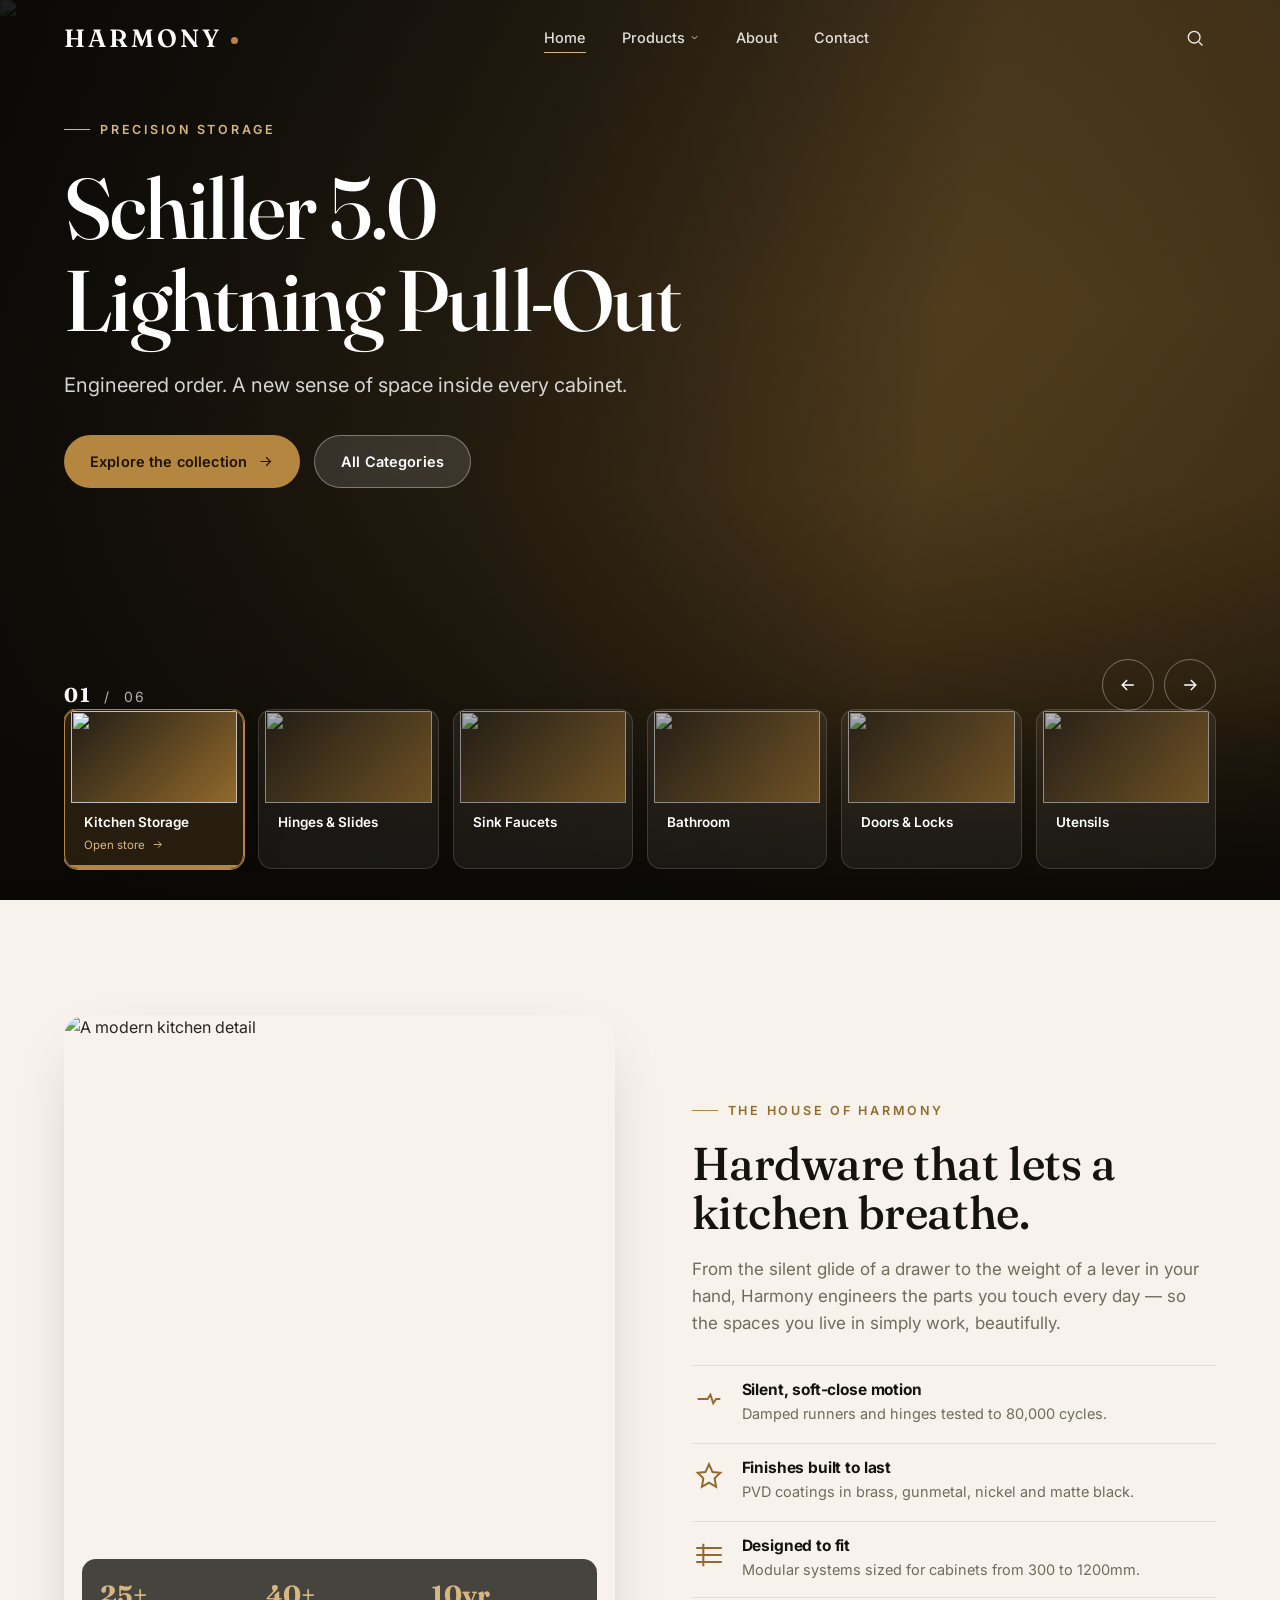
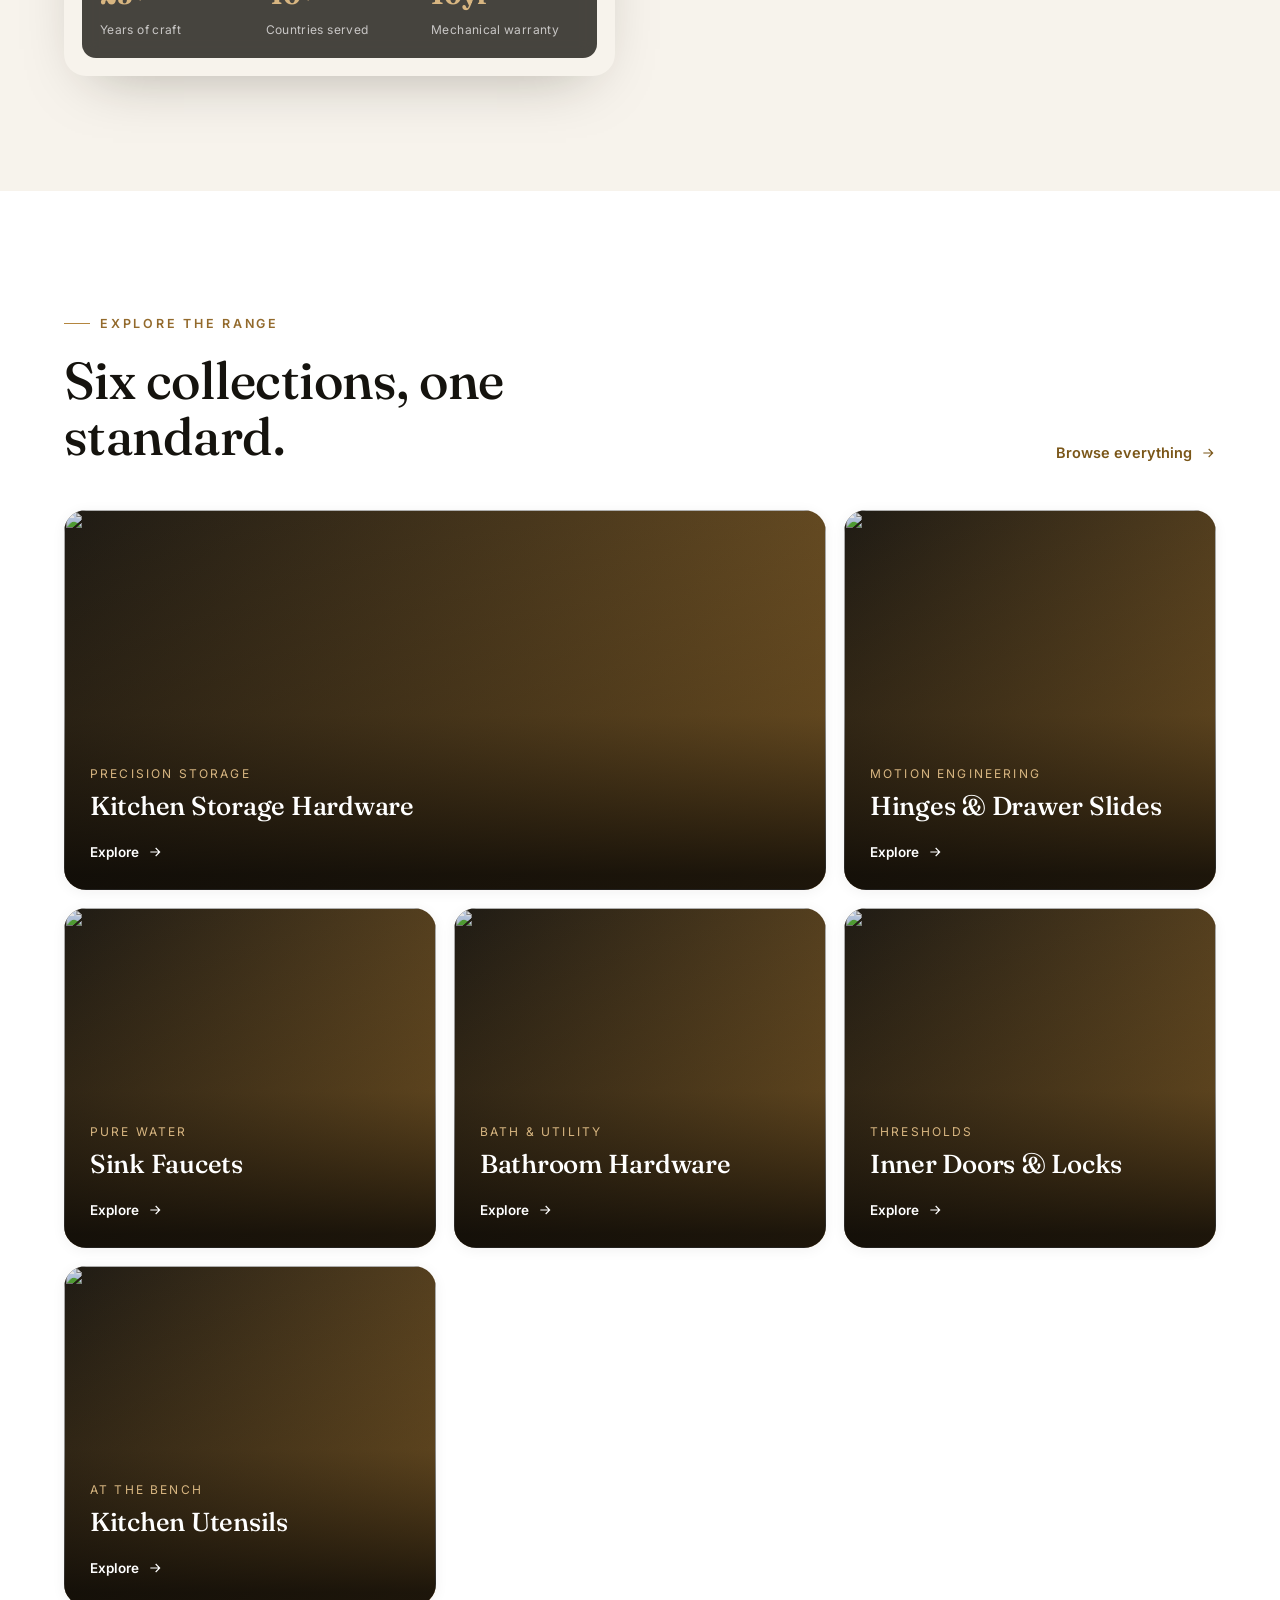
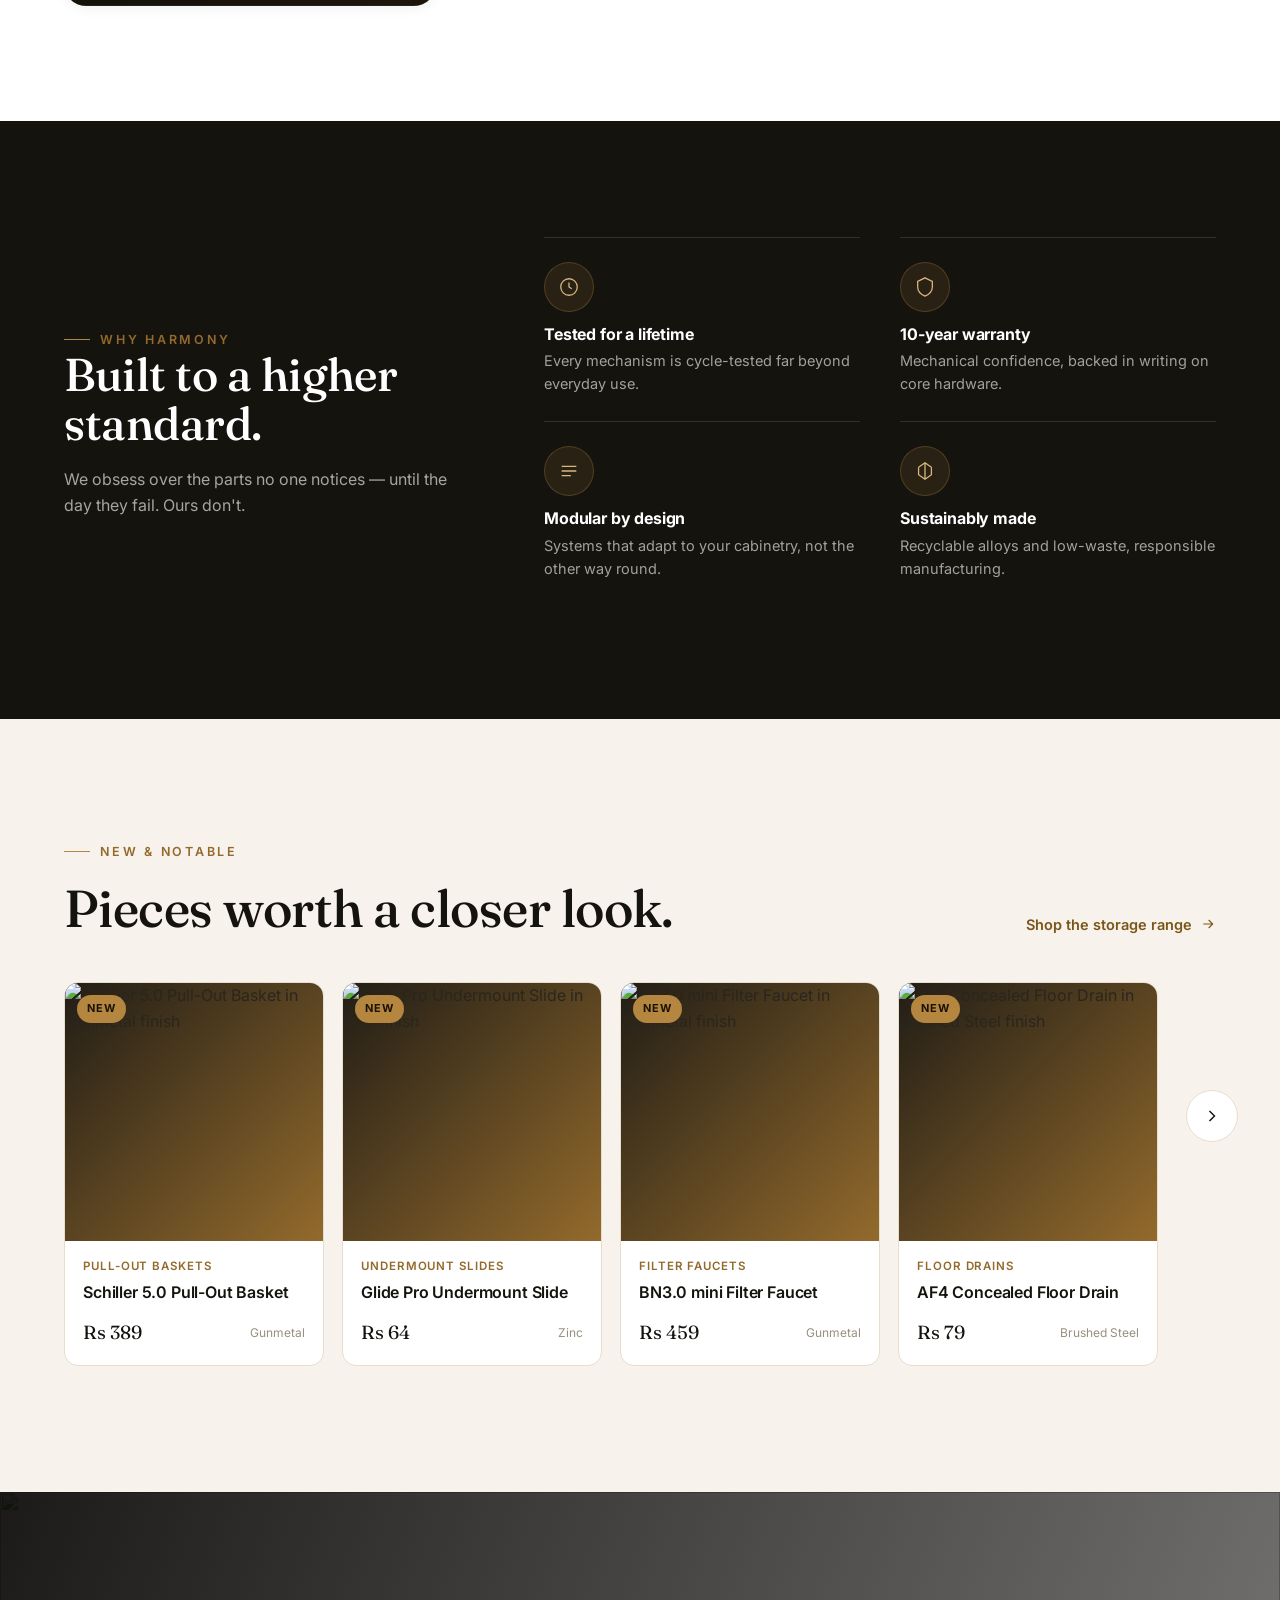
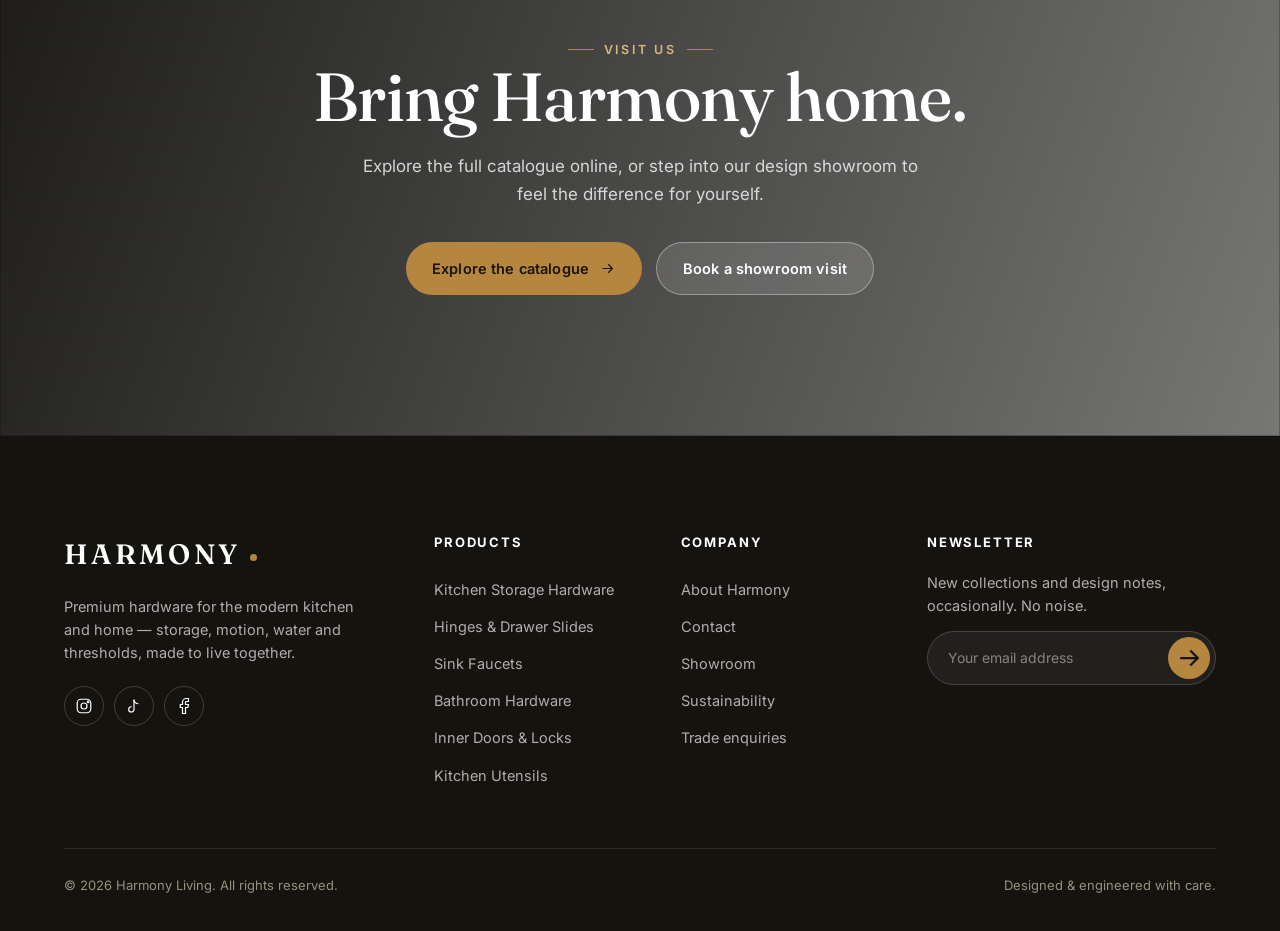
==== commit b41d9559: "Feature badges, social icons, carousel arrows, Rs currency, contact details - Why Harmony: small ico" ====
--- a/index.html
+++ b/index.html
@@ -44,7 +44,7 @@
     <nav class="js-cat-mobile" aria-label="Categories"></nav>
     <a href="about.html">About</a>
     <a href="contact.html">Contact</a>
-    <div class="mm-foot">hello@harmony-living.com · +1 (415) 555-0192</div>
+    <div class="mm-foot">hello@harmony-living.com · 5904 1300</div>
   </div>
 
   <!-- ============================= HERO ============================= -->
@@ -158,7 +158,15 @@
           <svg viewBox="0 0 24 24" fill="none" stroke="currentColor" stroke-width="1.7"><path d="M5 12h14M13 6l6 6-6 6"/></svg>
         </a>
       </div>
-      <div class="prow reveal" data-d="1"></div>
+      <div class="prow-wrap reveal" data-d="1">
+        <button class="prow-arrow prow-arrow--prev" aria-label="Previous products">
+          <svg viewBox="0 0 24 24" fill="none" stroke="currentColor" stroke-width="1.7"><path d="M15 6l-6 6 6 6"/></svg>
+        </button>
+        <div class="prow"></div>
+        <button class="prow-arrow prow-arrow--next" aria-label="Next products">
+          <svg viewBox="0 0 24 24" fill="none" stroke="currentColor" stroke-width="1.7"><path d="M9 6l6 6-6 6"/></svg>
+        </button>
+      </div>
     </div>
   </section>
 
@@ -189,8 +197,8 @@
           <p class="footer__about">Premium hardware for the modern kitchen and home — storage, motion, water and thresholds, made to live together.</p>
           <div class="footer__social">
             <a href="#" aria-label="Instagram"><svg viewBox="0 0 24 24" fill="none" stroke="currentColor" stroke-width="1.6"><rect x="3" y="3" width="18" height="18" rx="5"/><circle cx="12" cy="12" r="4"/><circle cx="17.5" cy="6.5" r="1" fill="currentColor"/></svg></a>
-            <a href="#" aria-label="Pinterest"><svg viewBox="0 0 24 24" fill="none" stroke="currentColor" stroke-width="1.6"><path d="M9 19c-.5-2 .5-5 1-7M12 3a7 7 0 0 0-3 13c-.2-1 .3-3 .8-5 0 0-.3-1 .2-2 .8-1.5 2.8-.6 2.5 1-.3 1.4-.8 2.5 0 3.2 1.4 1.2 3.5-1 3.5-3.7A5 5 0 0 0 12 3z"/></svg></a>
-            <a href="#" aria-label="LinkedIn"><svg viewBox="0 0 24 24" fill="none" stroke="currentColor" stroke-width="1.6"><rect x="3" y="3" width="18" height="18" rx="3"/><path d="M7 10v7M7 7v.01M11 17v-4a2 2 0 0 1 4 0v4M11 17v-7"/></svg></a>
+            <a href="#" aria-label="TikTok"><svg viewBox="0 0 24 24" fill="none" stroke="currentColor" stroke-width="1.6" stroke-linecap="round" stroke-linejoin="round"><path d="M12 4v12.5a3.5 3.5 0 1 1-3.5-3.5"/><path d="M12 4c.3 2.6 2.3 4.6 5 4.9"/></svg></a>
+            <a href="#" aria-label="Facebook"><svg viewBox="0 0 24 24" fill="none" stroke="currentColor" stroke-width="1.6" stroke-linecap="round" stroke-linejoin="round"><path d="M18 2h-3a5 5 0 0 0-5 5v3H7v4h3v8h4v-8h3l1-4h-4V7a1 1 0 0 1 1-1h3z"/></svg></a>
           </div>
         </div>
         <div>
--- a/css/styles.css
+++ b/css/styles.css
@@ -302,14 +302,30 @@
 .features__lead { color: rgba(255,255,255,.62); margin-top: 18px; }
 .features__grid { display: grid; grid-template-columns: 1fr 1fr; gap: 2px 40px; }
 .feat { padding: 24px 0; border-top: 1px solid rgba(255,255,255,.12); }
-.feat .fi { width: 30px; height: 30px; color: var(--accent-soft); }
+.feat .fi { display: grid; place-items: center; width: 50px; height: 50px; border-radius: 50%; background: rgba(180,134,63,.13); border: 1px solid rgba(180,134,63,.3); color: var(--accent-soft); }
+.feat .fi svg { width: 22px; height: 22px; }
 .feat h4 { font-family: var(--font-sans); font-weight: 700; font-size: 16px; margin-top: 14px; color: #fff; }
 .feat p { color: rgba(255,255,255,.6); font-size: 14.5px; margin-top: 6px; }
 
 /* featured products carousel */
 .featured { background: var(--cream); }
-.prow { display: grid; grid-auto-flow: column; grid-auto-columns: minmax(260px, 1fr); gap: 18px; overflow-x: auto; scroll-snap-type: x mandatory; padding-bottom: 10px; scrollbar-width: none; }
+.prow { display: grid; grid-auto-flow: column; grid-auto-columns: minmax(260px, 1fr); gap: 18px; overflow-x: auto; scroll-snap-type: x mandatory; padding-bottom: 10px; scrollbar-width: none; scroll-behavior: smooth; }
 .prow::-webkit-scrollbar { display: none; }
+.prow-wrap { position: relative; }
+.prow-arrow {
+  position: absolute; top: 34%; transform: translateY(-50%);
+  width: 52px; height: 52px; border-radius: 50%;
+  background: var(--white); border: 1px solid var(--line);
+  color: var(--ink); display: grid; place-items: center;
+  box-shadow: var(--shadow); z-index: 6; cursor: pointer;
+  transition: background .3s var(--ease), color .3s var(--ease), opacity .35s var(--ease), visibility .35s, transform .3s var(--ease);
+}
+.prow-arrow svg { width: 20px; }
+.prow-arrow--prev { left: -22px; }
+.prow-arrow--next { right: -22px; }
+.prow-arrow:hover { background: var(--ink); color: #fff; }
+.prow-arrow:disabled { opacity: 0; visibility: hidden; pointer-events: none; }
+@media (max-width: 620px) { .prow-arrow { display: none; } }
 
 /* product card (shared) */
 .pcard { scroll-snap-align: start; background: var(--white); border-radius: var(--radius); overflow: hidden; border: 1px solid var(--line); transition: transform .4s var(--ease), box-shadow .4s var(--ease), border-color .4s; display: flex; flex-direction: column; }
@@ -468,6 +484,8 @@
 .contact-info .ci-ico svg { width: 21px; }
 .contact-info h4 { font-family: var(--font-sans); font-size: 15px; color: var(--ink); }
 .contact-info p { color: var(--muted); margin-top: 3px; font-size: 14.5px; }
+.contact-info a { color: inherit; transition: color .25s var(--ease); }
+.contact-info a:hover { color: var(--accent-deep); text-decoration: underline; }
 .form { background: var(--cream); border-radius: var(--radius-l); padding: clamp(24px, 4vw, 40px); }
 .form__row { display: grid; grid-template-columns: 1fr 1fr; gap: 16px; }
 .field { margin-bottom: 16px; }
